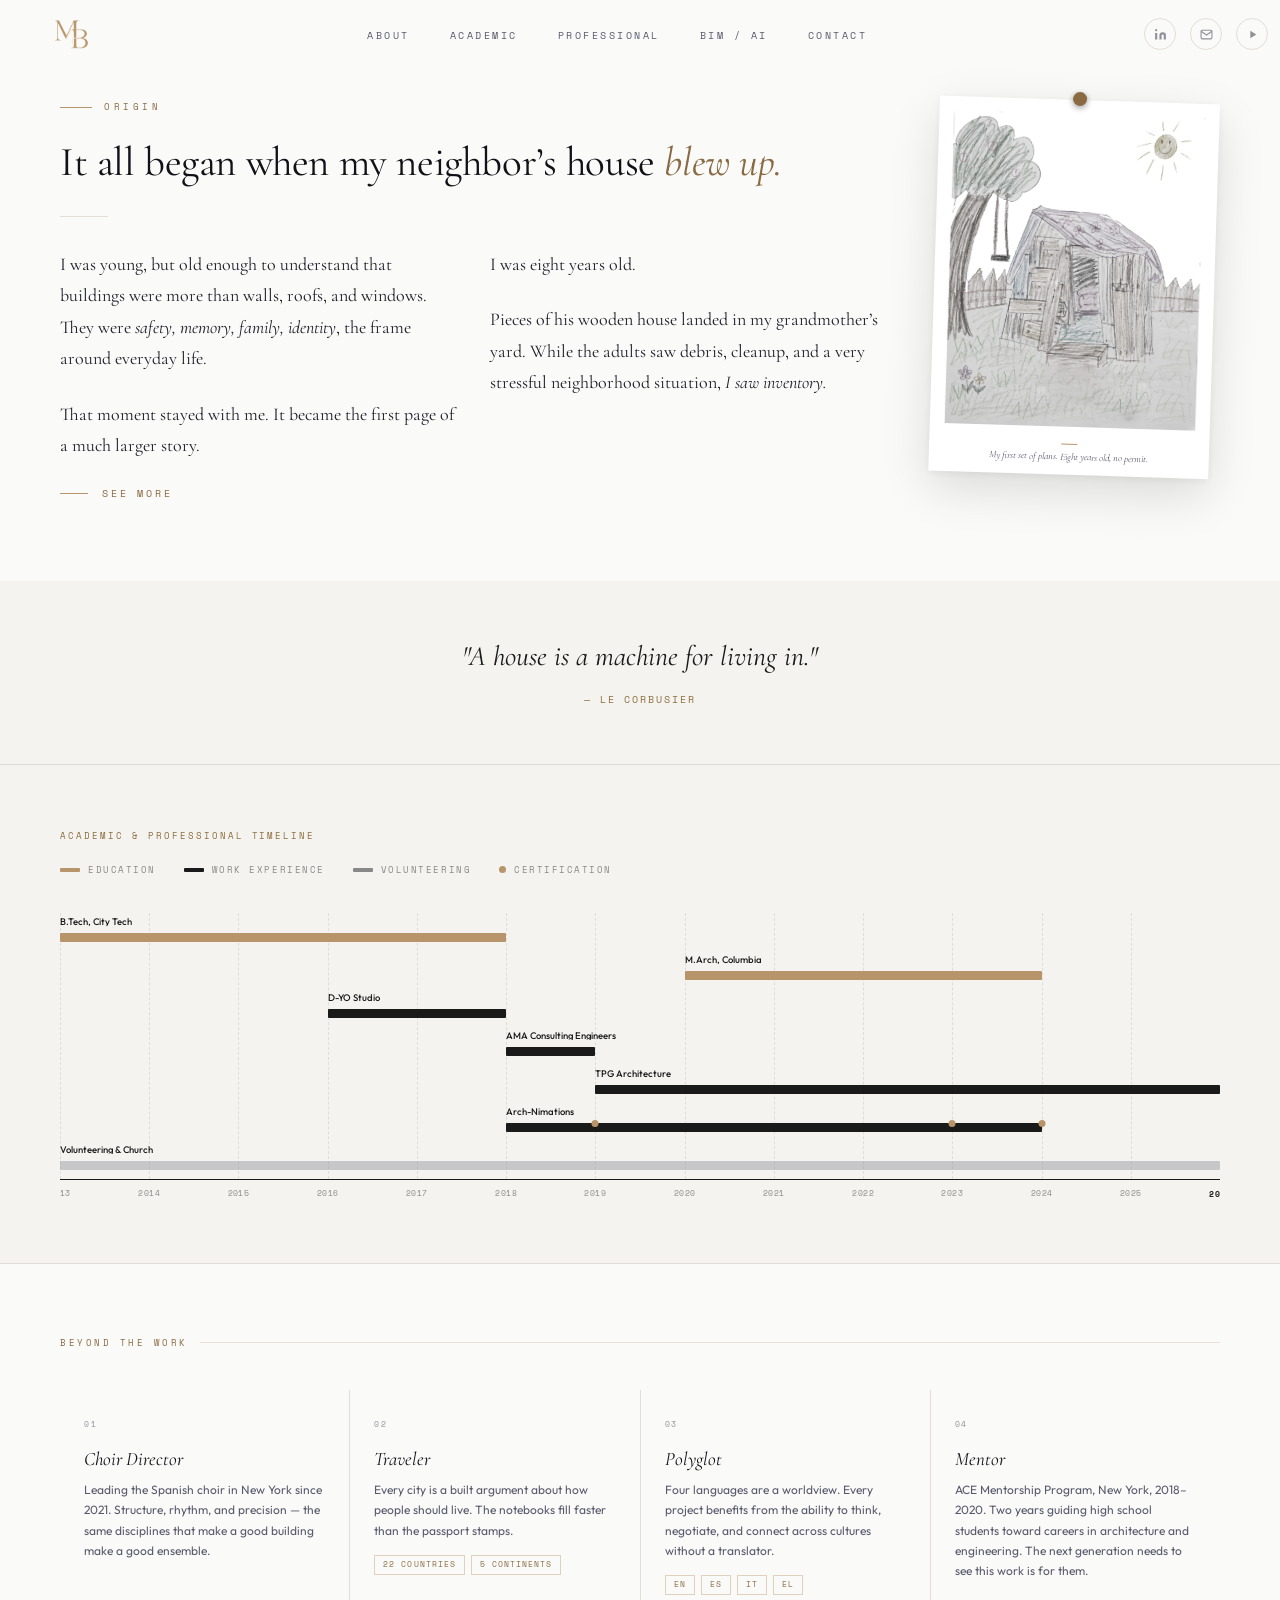
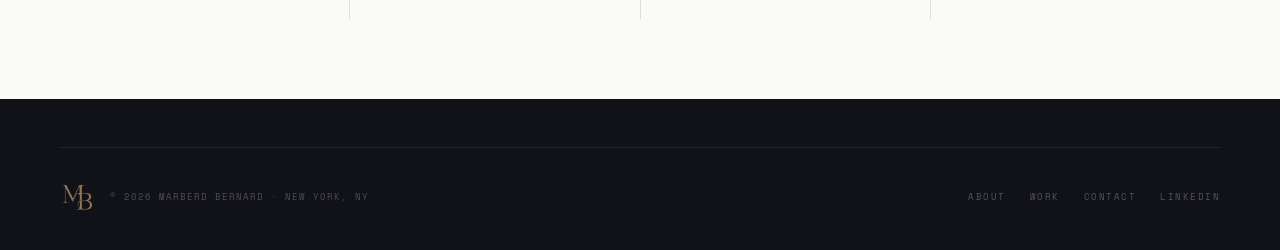
==== about/index.html @ 5728ba0b "Shorten about story copy" ====
<!DOCTYPE html>
<html lang="en">
<head>
<meta charset="UTF-8">
<meta name="viewport" content="width=device-width, initial-scale=1.0">
<meta name="description" content="Marberd Bernard: Columbia M.Arch, Autodesk Certified Professional, 8+ years leading BIM coordination across 25+ JPMorgan Chase locations and 300+ commercial projects in New York City.">
<link rel="canonical" href="https://marberd.com/about/">
<title>About Marberd Bernard — BIM Manager & VDC Specialist | New York</title>
  <link rel="icon" type="image/x-icon" href="/favicon.ico">
  <link rel="icon" type="image/png" sizes="32x32" href="/favicon-32x32.png">
  <link rel="apple-touch-icon" href="/apple-touch-icon.png">
  <link rel="stylesheet" href="../assets/css/style.css">
<style>
/* ── ABOUT PAGE ── */
:root {
  --ab-cream:  #f5f3ef;
  --ab-gold:   #8a6f3e;
  --ab-black:  #1a1a1a;
  --ab-text:   #444;
  --ab-muted:  #888;
  --ab-border: rgba(0,0,0,0.10);
  --ab-border-soft: rgba(0,0,0,0.12);
}

/* ── HERO ── */
.ab-hero {
  background: var(--black);
  padding: 130px 60px 0;
  min-height: 62vh;
  display: flex;
  align-items: flex-end;
  overflow: hidden;
}
.ab-hero-inner {
  max-width: 1200px;
  margin: 0 auto;
  width: 100%;
}
/* Headline spans full width; text + portrait sit below in a tighter grid */
.ab-h1 {
  font-family: var(--serif);
  margin: 0 0 48px;
}
.ab-h1-name {
  display: block;
  font-size: clamp(64px, 9.5vw, 128px);
  font-weight: 700;
  color: var(--white);
  letter-spacing: -3px;
  line-height: 0.9;
}
.ab-h1-role {
  display: block;
  font-size: clamp(28px, 4.5vw, 60px);
  font-style: italic;
  font-weight: 300;
  color: var(--gold);
  letter-spacing: -0.5px;
  line-height: 1.2;
  margin-top: 14px;
}
.ab-hero-lower {
  display: grid;
  grid-template-columns: 1fr 0.68fr;
  gap: 0;
  align-items: flex-end;
}
.ab-hero-text { padding-bottom: 72px; }
.ab-hero-portrait {
  display: flex;
  align-items: flex-end;
  justify-content: flex-end;
}
.ab-portrait-img {
  width: 100%;
  max-width: 460px;
  display: block;
  aspect-ratio: 3 / 4;
  object-fit: cover;
}
.ab-eyebrow {
  font-family: var(--mono);
  font-size: 9px;
  letter-spacing: 3px;
  text-transform: uppercase;
  color: rgba(255,255,255,0.3);
  margin-bottom: 36px;
  display: flex;
  align-items: center;
  gap: 12px;
}
.ab-eyebrow::before {
  content: '';
  display: inline-block;
  width: 24px;
  height: 1px;
  background: var(--gold);
  flex-shrink: 0;
}
.ab-divider {
  width: 100%;
  height: 1px;
  background: rgba(255,255,255,0.08);
  margin: 0 0 36px;
}
.ab-hero-columns {
  display: grid;
  grid-template-columns: 1.6fr 1fr;
  gap: 52px;
  align-items: start;
}
.ab-body {
  font-family: var(--sans);
  font-size: 14px;
  line-height: 1.85;
  color: rgba(255,255,255,0.5);
}
.ab-body p { margin-bottom: 14px; }
.ab-body p:last-child { margin-bottom: 0; }
.ab-pills {
  display: flex;
  flex-wrap: wrap;
  gap: 10px;
}
.ab-pill {
  font-family: var(--mono);
  font-size: 9px;
  letter-spacing: 0.15em;
  color: var(--gold);
  border: 1px solid rgba(184,148,106,0.4);
  background: none;
  padding: 8px 14px;
  white-space: nowrap;
}

/* ── QUOTE BAND ── */
.ab-quote-band {
  background: var(--ab-cream);
  padding: 56px 60px;
  text-align: center;
}
.ab-quote-text {
  font-family: var(--serif);
  font-size: clamp(20px, 3vw, 28px);
  font-style: italic;
  font-weight: 400;
  color: var(--ab-black);
  line-height: 1.4;
  margin: 0;
}
.ab-quote-attr {
  display: block;
  margin-top: 16px;
  font-family: var(--mono);
  font-size: 10px;
  letter-spacing: 0.2em;
  color: var(--ab-gold);
  font-style: normal;
}

/* ── TIMELINE ── */
.ab-col-label {
  font-family: var(--mono);
  font-size: 9px;
  letter-spacing: 0.22em;
  color: var(--ab-gold);
  text-transform: uppercase;
  margin-bottom: 20px;
}
.ab-cert-row { padding: 14px 0; border-bottom: 0.5px solid rgba(0,0,0,0.1); }
.ab-cert-row--last { border-bottom: none; }
.ab-cert-title { font-family: var(--sans); font-size: 13px; font-weight: 700; color: var(--ab-black); }
.ab-cert-sub { font-family: var(--sans); font-size: 11px; color: var(--ab-muted); margin-top: 3px; }

.ab-timeline-sec {
  background: var(--ab-cream);
  padding: 64px 60px 40px;
  border-top: 0.5px solid rgba(0,0,0,0.1);
}
.ab-tl-inner { max-width: 1200px; margin: 0 auto; }

.ab-tl-legend {
  display: flex; gap: 28px; flex-wrap: wrap;
  margin-bottom: 36px;
}
.ab-tl-legend-item {
  display: flex; align-items: center; gap: 8px;
  font-family: var(--mono); font-size: 8.5px; letter-spacing: 0.18em;
  color: var(--ab-muted); text-transform: uppercase;
}
.ab-tl-legend-pip {
  width: 20px; height: 4px; border-radius: 1px; flex-shrink: 0;
}
.ab-tl-legend-pip--edu  { background: var(--gold); }
.ab-tl-legend-pip--work { background: var(--ab-black); }
.ab-tl-legend-pip--vol  { background: var(--ab-muted); }
.ab-tl-legend-pip--cert { width: 7px; height: 7px; border-radius: 50%; background: var(--gold); }

.ab-tl-chart { overflow: hidden; }
.ab-tl-chart-inner {
  width: 100%;
  position: relative;
  padding-bottom: 44px;
}
.ab-tl-gridlines { position: absolute; inset: 0; bottom: 0; pointer-events: none; z-index: 0; }
.ab-tl-gridline {
  position: absolute; top: 0; bottom: 44px;
  width: 0; border-left: 1px dashed rgba(0,0,0,0.09);
}
.ab-tl-rows { position: relative; z-index: 1; }
.ab-tl-row { position: relative; height: 36px; margin-bottom: 2px; }
.ab-tl-row-label {
  position: absolute; top: 4px;
  font-family: var(--sans); font-size: 9.5px; font-weight: 500;
  color: var(--ab-black); white-space: nowrap;
  pointer-events: none; z-index: 2; line-height: 1;
  max-width: 30%; overflow: hidden; text-overflow: ellipsis;
}
.ab-tl-bar {
  position: absolute; bottom: 7px;
  height: 9px; border-radius: 1px;
  cursor: crosshair;
  width: 0; /* animated to --bar-w */
  transition: width .85s cubic-bezier(.16,1,.3,1), opacity .2s, transform .2s;
  transition-delay: var(--bar-delay, 0s);
}
.ab-tl-chart-inner.tl-go .ab-tl-bar { width: var(--bar-w); }
.ab-tl-bar:hover { opacity: .75; transform: scaleY(1.4); transform-origin: bottom; }
.ab-tl-bar--edu  { background: var(--gold); }
.ab-tl-bar--work { background: var(--ab-black); }
.ab-tl-bar--vol  { background: rgba(144,144,153,0.45); }

.ab-tl-cert-mark {
  position: absolute; bottom: 50px; z-index: 3;
  width: 7px; height: 7px; border-radius: 50%;
  background: var(--gold); transform: translateX(-50%);
  cursor: crosshair;
  transition: transform .18s;
}
.ab-tl-cert-mark:hover { transform: translateX(-50%) scale(1.6); }

.ab-tl-axis {
  position: absolute; bottom: 0; left: 0; right: 0;
  height: 44px;
  border-top: 1.5px solid var(--ab-black);
}
.ab-tl-year {
  position: absolute; top: 8px;
  font-family: var(--mono); font-size: 7.5px; letter-spacing: 0.06em;
  color: var(--ab-muted); transform: translateX(-50%);
  white-space: nowrap;
}
.ab-tl-year--now { color: var(--ab-black); font-weight: 700; font-size: 8px; }

.ab-tl-certs { margin-top: 40px; border-top: 0.5px solid rgba(0,0,0,0.08); padding-top: 32px; }

/* Tooltip */
.ab-tl-tooltip {
  position: fixed; z-index: 10002;
  background: var(--ab-black); color: #fff;
  border: 0.5px solid rgba(184,148,106,0.3);
  padding: 14px 18px; pointer-events: none;
  max-width: 290px; opacity: 0;
  transition: opacity .14s ease;
  box-shadow: 0 8px 32px rgba(0,0,0,0.22);
}
.ab-tl-tooltip.tt-on { opacity: 1; }
.ab-tt-name {
  font-family: var(--serif); font-style: italic;
  font-size: 17px; font-weight: 400; color: #fff;
  line-height: 1.2; margin-bottom: 6px;
}
.ab-tt-role {
  font-family: var(--sans); font-size: 11px;
  color: rgba(255,255,255,0.55); margin-bottom: 2px;
}
.ab-tt-loc {
  font-family: var(--sans); font-size: 10.5px;
  color: rgba(255,255,255,0.4);
}
.ab-tt-period {
  font-family: var(--mono); font-size: 8.5px; letter-spacing: 1.2px;
  color: var(--gold-lt); margin-top: 10px; text-transform: uppercase;
}

@media (max-width: 768px) {
  .ab-timeline-sec { padding: 48px 20px; }
  .ab-tl-legend { gap: 16px; }
}

/* ── BEYOND THE WORK ── */
.ab-beyond {
  background: var(--white);
  padding: 72px 60px 80px;
  border-top: 1px solid var(--border);
}
.ab-beyond-inner { max-width: 1200px; margin: 0 auto; }
.ab-beyond-eyebrow {
  font-family: var(--mono);
  font-size: 9px;
  letter-spacing: 0.28em;
  color: var(--gold-dk);
  text-transform: uppercase;
  margin-bottom: 40px;
  display: flex; align-items: center; gap: 12px;
}
.ab-beyond-eyebrow::after { content:''; flex:1; height:1px; background:rgba(184,148,106,0.25); }
.ab-beyond-grid {
  display: grid;
  grid-template-columns: repeat(4, 1fr);
  gap: 1px;
  background: var(--border);
}
.ab-card {
  background: var(--white);
  padding: 28px 24px 24px;
  position: relative;
  transition: background .2s;
}
.ab-card:hover { background: var(--paper); }
.ab-card::before {
  content: '';
  position: absolute;
  top: 0; left: 0; right: 0;
  height: 2px;
  background: transparent;
  transition: background .2s;
}
.ab-card:hover::before { background: var(--gold); }
.ab-card-index {
  font-family: var(--mono);
  font-size: 8px;
  letter-spacing: 0.2em;
  color: var(--muted);
  margin-bottom: 18px;
}
.ab-card-title {
  font-family: var(--serif);
  font-size: 19px;
  font-weight: 400;
  font-style: italic;
  color: var(--black);
  margin-bottom: 10px;
  line-height: 1.1;
}
.ab-card-text {
  font-family: var(--sans);
  font-size: 12px;
  line-height: 1.7;
  color: var(--mid);
}
.ab-lang-pills {
  display: flex;
  flex-wrap: wrap;
  gap: 6px;
  margin-top: 14px;
}
.ab-lang-pill {
  font-family: var(--mono);
  font-size: 7.5px;
  letter-spacing: 0.14em;
  color: var(--gold-dk);
  border: 1px solid rgba(184,148,106,0.4);
  background: none;
  padding: 3px 8px;
}

/* ── BLEW UP ANIMATION ── */
.blew-up-word {
  display: inline-block;
  position: relative;
}
/* Invisible spacer holds the layout width/height during animation */
.bu-spacer { visibility: hidden; }
/* Both halves sit on top of the spacer */
.bu-top,
.bu-bot {
  position: absolute;
  top: 0; left: 0; right: 0;
  white-space: nowrap;
  pointer-events: none;
  color: inherit;
}
.bu-top { clip-path: inset(0 0 52% 0); }
.bu-bot { clip-path: inset(48% 0 0 0); }

/* Top half: cut loose, flies up, holds, drops back */
.bu-top.animate {
  animation: bu-top-fly 1.8s 0.32s cubic-bezier(.4,0,.2,1) forwards;
}
@keyframes bu-top-fly {
  0%   { transform: translateY(0)     rotate(0deg);   opacity: 1; }
  28%  { transform: translateY(-240%) rotate(-9deg);  opacity: 0; }
  57%  { transform: translateY(-240%) rotate(-9deg);  opacity: 0; }
  88%  { transform: translateY(6%)    rotate(1.5deg); opacity: 1; }
  100% { transform: translateY(0)     rotate(0deg);   opacity: 1; }
}

/* ── STORY SECTION ── */
.ab-story {
  background: var(--white);
  padding: 100px 60px 80px;
}
.ab-story-inner {
  max-width: 1200px;
  margin: 0 auto;
  display: grid;
  grid-template-columns: 1fr 280px;
  gap: 56px;
  align-items: start;
}
.ab-story-text { min-width: 0; }
.ab-origin-label {
  display: flex;
  align-items: center;
  gap: 12px;
  margin-bottom: 24px;
}
.ab-origin-rule {
  width: 32px;
  height: 1px;
  background: var(--gold);
  flex-shrink: 0;
}
.ab-origin-text {
  font-family: var(--mono);
  font-size: 9px;
  letter-spacing: 0.4em;
  color: var(--gold-dk);
  text-transform: uppercase;
}
.ab-story-headline {
  font-family: var(--serif);
  font-size: clamp(26px, 3.2vw, 44px);
  font-weight: 400;
  line-height: 1.2;
  letter-spacing: -0.01em;
  margin: 0 0 28px;
  color: var(--black);
}
.ab-story-headline .accent {
  font-style: italic;
  color: var(--gold-dk);
}
.ab-story-divider {
  width: 48px;
  height: 1px;
  background: var(--border);
  margin: 0 0 32px;
}
.ab-lede {
  font-family: var(--serif);
  font-size: 18px;
  line-height: 1.75;
  color: var(--text);
  margin: 0 0 24px;
  font-weight: 400;
}
.ab-lede em { font-style: italic; }
.ab-lede-cols {
  column-count: 2;
  column-gap: 36px;
  margin-bottom: 4px;
}

/* Collapsible story */
.ab-story-expandable {
  overflow: hidden;
  max-height: 0;
  opacity: 0;
}
.ab-story-toggle {
  display: flex;
  align-items: center;
  gap: 14px;
  background: none;
  border: none;
  padding: 20px 0 0;
  font-family: var(--mono);
  font-size: 10px;
  letter-spacing: 0.28em;
  text-transform: uppercase;
  color: var(--gold-dk);
  cursor: pointer;
  transition: opacity 0.2s;
}
.ab-story-toggle:hover { opacity: 0.6; }
.ab-story-toggle-rule {
  display: inline-block;
  width: 28px;
  height: 1px;
  background: var(--gold);
  flex-shrink: 0;
  transition: width 0.3s ease;
}
.ab-story-toggle:hover .ab-story-toggle-rule { width: 44px; }

/* Pinned sketch, right column */
.ab-story-aside {
  position: sticky;
  top: 80px;
}
.ab-pin-frame {
  position: relative;
  background: #fff;
  padding: 14px 14px 48px;
  box-shadow: 0 16px 48px rgba(0,0,0,0.13), 0 2px 8px rgba(0,0,0,0.06);
  transform: rotate(1.8deg);
  transform-origin: center top;
  transition: transform 0.4s cubic-bezier(.16,1,.3,1), box-shadow 0.4s ease;
  cursor: pointer;
}
.ab-pin-frame:hover {
  transform: rotate(0deg);
  box-shadow: 0 24px 64px rgba(0,0,0,0.16), 0 4px 12px rgba(0,0,0,0.07);
}
/* push-pin dot */
.ab-pin-frame::before {
  content: '';
  position: absolute;
  top: -8px;
  left: 50%;
  transform: translateX(-50%);
  width: 14px;
  height: 14px;
  background: var(--gold-dk);
  border-radius: 50%;
  box-shadow: 0 2px 6px rgba(0,0,0,0.4);
  z-index: 1;
}
.ab-pin-frame img {
  width: 100%;
  display: block;
}
.ab-pin-caption {
  position: absolute;
  bottom: 0;
  left: 14px; right: 14px;
  height: 40px;
  display: flex;
  flex-direction: column;
  align-items: center;
  justify-content: center;
  gap: 4px;
}
.ab-pin-caption-rule {
  width: 16px;
  height: 1px;
  background: var(--gold);
  display: block;
}
.ab-pin-caption span {
  font-family: var(--serif);
  font-size: 10px;
  font-style: italic;
  color: var(--mid);
  text-align: center;
}

.ab-story-beat {
  margin-top: 40px;
}
.ab-story-beat p {
  font-family: var(--serif);
  font-size: 18px;
  line-height: 1.75;
  color: var(--text);
  font-weight: 400;
  font-style: italic;
  margin: 0 0 14px;
}
.ab-story-beat p:last-child { margin-bottom: 0; }

.ab-reader-paths {
  margin-top: 52px;
  display: flex;
  gap: 40px;
  flex-wrap: wrap;
}
.ab-path-link {
  display: flex;
  align-items: center;
  gap: 16px;
  text-decoration: none;
  color: var(--text);
  cursor: pointer;
  transition: opacity 0.2s ease;
}
.ab-path-link:hover { opacity: 0.6; }
.ab-path-rule {
  width: 40px;
  height: 1px;
  background: var(--gold);
  transition: width 0.3s ease;
  flex-shrink: 0;
}
.ab-path-link:hover .ab-path-rule { width: 56px; }
.ab-path-label {
  font-family: var(--mono);
  font-size: 9px;
  letter-spacing: 0.3em;
  color: var(--gold-dk);
  text-transform: uppercase;
}

/* ── MOBILE ── */
@media (max-width: 768px) {
  .ab-hero { padding: 90px 20px 0; min-height: unset; }
  .ab-h1 { margin-bottom: 28px; }
  .ab-h1-name { letter-spacing: -1.5px; }
  .ab-h1-role { margin-top: 10px; }
  .ab-hero-lower { grid-template-columns: 1fr; }
  .ab-hero-text { padding-bottom: 32px; }
  .ab-hero-portrait { justify-content: center; margin-top: 12px; }
  .ab-portrait-img { max-width: 260px; }
  .ab-hero-columns { grid-template-columns: 1fr; gap: 24px; }
  .ab-body { font-size: 15px; }
  .ab-eyebrow { margin-bottom: 24px; }

  .ab-story { padding: 88px 20px 56px; }
  .ab-story-inner { grid-template-columns: 1fr; gap: 0; }
  .ab-story-text { max-width: 100%; }
  .ab-story-headline { margin-bottom: 28px; }
  .ab-story-aside { order: -1; position: static; margin-bottom: 40px; }
  .ab-pin-frame { max-width: 220px; margin: 0 auto; transform: rotate(1deg); }
  .ab-reader-paths { gap: 24px; flex-direction: column; }
  .ab-lede { font-size: 17px; }
  .ab-lede-cols { column-count: 1; }

  .ab-quote-band { padding: 40px 20px; }

  .ab-tl-legend { gap: 14px; }

  .ab-beyond { padding: 48px 20px 56px; }
  .ab-beyond-grid { grid-template-columns: 1fr 1fr; }

  .ab-pills { gap: 8px; }
  .ab-pill { font-size: 8px; padding: 6px 12px; }
}

/* ── SMALL PHONES (≤480px) ── */
@media (max-width: 480px) {
  .ab-h1-name {
    font-size: clamp(34px, 10.5vw, 56px);
    letter-spacing: -1px;
  }
  .ab-h1-role {
    font-size: clamp(18px, 5.5vw, 28px);
  }
  .ab-story-headline {
    font-size: clamp(22px, 6vw, 32px);
  }
  .ab-hero { padding: 88px 16px 0; }
  .ab-story { padding: 80px 16px 48px; }
  .ab-quote-band { padding: 32px 16px; }
  .ab-certs-edu { padding: 40px 16px; }
  .ab-beyond { padding: 40px 16px; }
  .ab-lede { font-size: 16px; }
  .ab-pin-frame { max-width: 180px; }
  .ab-portrait-img { max-width: 200px; }
  .ab-beyond-grid { grid-template-columns: 1fr; }
}
</style>
  <script data-goatcounter="https://marberd.goatcounter.com/count" async src="//gc.zgo.at/count.js"></script>
  <meta property="og:type"        content="website">
  <meta property="og:site_name"   content="Marberd Bernard">
  <meta property="og:title"       content="About Marberd Bernard — BIM Manager & VDC Specialist | New York">
  <meta property="og:description" content="Marberd Bernard: Columbia M.Arch, Autodesk Certified Professional, 8+ years leading BIM coordination across 25+ JPMorgan Chase locations and 300+ commercial projects in New York City.">
  <meta property="og:url"         content="https://marberd.com/about/">
  <meta property="og:image"       content="https://marberd.com/assets/images/projects/alpena-night.jpg">
  <meta name="twitter:card"       content="summary_large_image">
  <meta name="twitter:title"      content="About Marberd Bernard — BIM Manager & VDC Specialist | New York">
  <meta name="twitter:description"content="Marberd Bernard: Columbia M.Arch, Autodesk Certified Professional, 8+ years leading BIM coordination across 25+ JPMorgan Chase locations and 300+ commercial projects in New York City.">
  <meta name="author"             content="Marberd Bernard">
</head>
<body>
<nav id="main-nav">
  <a id="nav-logo" href="/" title="MARBERD"><span class="logo-wrap"><img src="../assets/images/logo-gold.png" class="site-logo site-logo--gold" alt="MARBERD"><img src="../assets/images/logo.png" class="site-logo site-logo--color" aria-hidden="true"></span></a>
  <ul class="nav-links">
    <li><a href="/about/">About</a></li>
    <li><a href="/academic/">Academic</a></li>
    <li><a href="/professional/">Professional</a></li>
    <li><a href="/bim-ai/">BIM / AI</a></li>
    <li><a href="/contact/">Contact</a></li>
  </ul>
  <div class="nav-right">
    <a class="nav-icon" href="https://linkedin.com/in/marberd-bernard" target="_blank" rel="noopener noreferrer" title="LinkedIn">
      <svg viewBox="0 0 24 24" fill="currentColor"><path d="M16 8a6 6 0 016 6v7h-4v-7a2 2 0 00-2-2 2 2 0 00-2 2v7h-4v-7a6 6 0 016-6zM2 9h4v12H2z"/><circle cx="4" cy="4" r="2"/></svg>
    </a>
    <a class="nav-icon" href="mailto:marberdb@gmail.com" title="Email">
      <svg viewBox="0 0 24 24" fill="none" stroke="currentColor" stroke-width="2"><path d="M4 4h16c1.1 0 2 .9 2 2v12c0 1.1-.9 2-2 2H4c-1.1 0-2-.9-2-2V6c0-1.1.9-2 2-2z"/><polyline points="22,6 12,13 2,6"/></svg>
    </a>
    <button class="nav-icon" id="music-nav-btn" aria-label="Background music" title="Background music">
      <svg class="ic-mplay"  viewBox="0 0 24 24" fill="currentColor"><path d="M8 5v14l11-7z"/></svg>
      <svg class="ic-mpause" viewBox="0 0 24 24" fill="currentColor"><path d="M6 19h4V5H6v14zm8-14v14h4V5h-4z"/></svg>
    </button>
  </div>
</nav>

<!-- ══ SECTION: STORY ══════════════════════════════════ -->
<section class="ab-story">
  <div class="ab-story-inner">
    <!-- Left: all text content -->
    <div class="ab-story-text">
      <div class="ab-origin-label reveal">
        <span class="ab-origin-rule"></span>
        <span class="ab-origin-text">Origin</span>
      </div>

      <h2 class="ab-story-headline reveal">It all began when my neighbor&rsquo;s house <span class="accent"><span class="blew-up-word">blew up.</span></span></h2>
      <div class="ab-story-divider"></div>

      <!-- Always visible preview -->
      <div class="ab-lede-cols">
        <p class="ab-lede reveal">
          I was young, but old enough to understand that buildings were more than walls, roofs, and windows. They were <em>safety, memory, family, identity</em>, the frame around everyday life.
        </p>
        <p class="ab-lede reveal">
          That moment stayed with me. It became the first page of a much larger story.
        </p>
        <p class="ab-lede reveal">
          I was eight years old.
        </p>
        <p class="ab-lede reveal">
          Pieces of his wooden house landed in my grandmother&rsquo;s yard. While the adults saw debris, cleanup, and a very stressful neighborhood situation, <em>I saw inventory.</em>
        </p>
      </div>

      <!-- "See more" toggle -->
      <button class="ab-story-toggle" id="story-toggle" onclick="toggleStory()" aria-expanded="false">
        <span class="ab-story-toggle-rule"></span>
        <span id="story-toggle-label">See more</span>
      </button>

      <!-- Expandable continuation -->
      <div class="ab-story-expandable" id="story-expandable" aria-hidden="true">
        <p class="ab-lede">
          There were boards. There was open space. There was a sheet nearby.
        </p>
        <p class="ab-lede">
          <em>Naturally, I became a developer.</em>
        </p>
        <p class="ab-lede">
          I gathered the wood, claimed a corner of the yard, leaned boards where they seemed to belong, threw a sheet over the top, and sketched the whole thing with the confidence of someone who had absolutely no idea what she was doing.
        </p>

        <p class="ab-lede">
          My neighbor survived, thankfully. His house did not.
        </p>
        <p class="ab-lede">
          Long before I knew the language of plans, sections, elevations, or structure, I was already doing <em>the thing.</em> I was studying what was available, imagining what it could become, drawing badly, building anyway, and calling the final result intentional.
        </p>

        <p class="ab-lede">
          That little playhouse was my first project. It had no permit, no budget, no consultant team, and almost certainly no structural logic. But it had a concept, personality, and a roof, technically. It also had the thing I still chase in every project: turning fragments into possibility.
        </p>
        <p class="ab-lede">
          Architecture, for me, did not begin as an abstract dream. It began in a yard, with salvaged wood, a sheet, and an eight year old girl learning that space could be made, claimed, imagined, and rebuilt.
        </p>

        <div class="ab-story-beat">
          <p>That was the first page.</p>
          <p>The rest is still being designed.</p>
        </div>

        <div class="ab-reader-paths">
          <a href="#ab-education" class="ab-path-link">
            <span class="ab-path-rule"></span>
            <span class="ab-path-label">Continue my story</span>
          </a>
          <a href="#ab-beyond" class="ab-path-link">
            <span class="ab-path-rule"></span>
            <span class="ab-path-label">Skip to my work</span>
          </a>
        </div>
      </div><!-- /expandable -->

    </div><!-- /ab-story-text -->

    <!-- Right column: pinned sketch -->
    <aside class="ab-story-aside">
      <div class="ab-pin-frame">
        <img src="../assets/images/kid-sketch.png" alt="Childhood architectural sketch">
        <div class="ab-pin-caption">
          <span class="ab-pin-caption-rule"></span>
          <span>My first set of plans. Eight years old, no permit.</span>
        </div>
      </div>
    </aside>

  </div><!-- /ab-story-inner -->
</section>

<!-- ══ SECTION 2, QUOTE BAND ════════════════════════ -->
<section class="ab-quote-band">
  <p class="ab-quote-text">"A house is a machine for living in."</p>
  <span class="ab-quote-attr">— LE CORBUSIER</span>
</section>


<!-- ══ SECTION 4, TIMELINE ══════════════════════════ --><span id="ab-education" style="display:block;position:relative;top:-80px;visibility:hidden"></span>
<section class="ab-timeline-sec">
  <div class="ab-tl-inner">

    <div class="ab-col-label reveal">Academic &amp; Professional Timeline</div>

    <div class="ab-tl-legend reveal">
      <div class="ab-tl-legend-item"><span class="ab-tl-legend-pip ab-tl-legend-pip--edu"></span>Education</div>
      <div class="ab-tl-legend-item"><span class="ab-tl-legend-pip ab-tl-legend-pip--work"></span>Work Experience</div>
      <div class="ab-tl-legend-item"><span class="ab-tl-legend-pip ab-tl-legend-pip--vol"></span>Volunteering</div>
      <div class="ab-tl-legend-item"><span class="ab-tl-legend-pip ab-tl-legend-pip--cert"></span>Certification</div>
    </div>

    <div class="ab-tl-chart reveal">
      <div class="ab-tl-chart-inner" id="ab-tl-chart">
        <div class="ab-tl-gridlines" id="ab-tl-grid"></div>
        <div class="ab-tl-rows"      id="ab-tl-rows"></div>
        <div class="ab-tl-axis"      id="ab-tl-axis"></div>
      </div>
    </div>

  </div>
</section>

<div class="ab-tl-tooltip" id="ab-tt" aria-hidden="true">
  <div class="ab-tt-name"   id="ab-tt-name"></div>
  <div class="ab-tt-role"   id="ab-tt-role"></div>
  <div class="ab-tt-loc"    id="ab-tt-loc"></div>
  <div class="ab-tt-period" id="ab-tt-period"></div>
</div>

<!-- ══ SECTION 6, BEYOND THE WORK ══════════════════ --><span id="ab-beyond" style="display:block;position:relative;top:-80px;visibility:hidden"></span>
<section class="ab-beyond">
  <div class="ab-beyond-inner">
    <div class="ab-beyond-eyebrow reveal">Beyond the Work</div>
    <div class="ab-beyond-grid">

      <!-- CARD 1: Choir Director -->
      <div class="ab-card reveal">
        <div class="ab-card-index">01</div>
        <div class="ab-card-title">Choir Director</div>
        <p class="ab-card-text">Leading the Spanish choir in New York since 2021. Structure, rhythm, and precision — the same disciplines that make a good building make a good ensemble.</p>
      </div>

      <!-- CARD 2: Traveler -->
      <div class="ab-card reveal">
        <div class="ab-card-index">02</div>
        <div class="ab-card-title">Traveler</div>
        <p class="ab-card-text">Every city is a built argument about how people should live. The notebooks fill faster than the passport stamps.</p>
        <div class="ab-lang-pills">
          <span class="ab-lang-pill">22 COUNTRIES</span>
          <span class="ab-lang-pill">5 CONTINENTS</span>
        </div>
      </div>

      <!-- CARD 3: Polyglot -->
      <div class="ab-card reveal">
        <div class="ab-card-index">03</div>
        <div class="ab-card-title">Polyglot</div>
        <p class="ab-card-text">Four languages are a worldview. Every project benefits from the ability to think, negotiate, and connect across cultures without a translator.</p>
        <div class="ab-lang-pills">
          <span class="ab-lang-pill">EN</span>
          <span class="ab-lang-pill">ES</span>
          <span class="ab-lang-pill">IT</span>
          <span class="ab-lang-pill">EL</span>
        </div>
      </div>

      <!-- CARD 4: Mentor -->
      <div class="ab-card reveal">
        <div class="ab-card-index">04</div>
        <div class="ab-card-title">Mentor</div>
        <p class="ab-card-text">ACE Mentorship Program, New York, 2018–2020. Two years guiding high school students toward careers in architecture and engineering. The next generation needs to see this work is for them.</p>
      </div>

    </div>
  </div>
</section>

<footer>
  <div class="foot-inner">
    <div class="foot-logo">
      <img class="foot-mark" src="/assets/images/logo-gold.png" alt="MARBERD">
      <span class="foot-copy">© 2026 Marberd Bernard · New York, NY</span>
    </div>
    <div class="foot-links">
      <a class="foot-link" href="/about/">About</a>
      <a class="foot-link" href="/professional/">Work</a>
      <a class="foot-link" href="/contact/">Contact</a>
      <a class="foot-link" href="https://linkedin.com/in/marberd-bernard" target="_blank" rel="noopener noreferrer">LinkedIn</a>
    </div>
  </div>
</footer>
<script src="../assets/js/main.js"></script>
<script>
(function () {
  var word = document.querySelector('.blew-up-word');
  if (!word) return;
  var fired = false;

  function fire() {
    if (fired) return;
    fired = true;
    var txt = word.textContent;
    word.setAttribute('aria-label', txt);
    word.innerHTML =
      '<span class="bu-spacer" aria-hidden="true">' + txt + '</span>' +
      '<span class="bu-top"    aria-hidden="true">' + txt + '</span>' +
      '<span class="bu-bot"    aria-hidden="true">' + txt + '</span>';
    word.classList.add('fire');
    // Double rAF ensures the browser has painted before we add .animate
    requestAnimationFrame(function () {
      requestAnimationFrame(function () {
        var top = word.querySelector('.bu-top');
        if (top) top.classList.add('animate');
      });
    });
    // Restore plain text after full animation completes
    setTimeout(function () {
      word.innerHTML = txt;
      word.classList.remove('fire');
      word.removeAttribute('aria-label');
    }, 2800);
  }

  var obs = new IntersectionObserver(function (entries) {
    if (entries[0].isIntersecting) {
      obs.disconnect();
      setTimeout(fire, 500);
    }
  }, { threshold: 0.7 });
  obs.observe(word.closest('h2') || word);
})();
</script>
<noscript><style>
  .ab-story-expandable { max-height: none !important; opacity: 1 !important; overflow: visible !important; }
  .ab-story-toggle { display: none; }
</style></noscript>
<script>
(function () {
  var el    = document.getElementById('story-expandable');
  var btn   = document.getElementById('story-toggle');
  var label = document.getElementById('story-toggle-label');
  var open  = false;

  window.toggleStory = function () {
    if (open) {
      // Collapse: pin current height, then animate to 0
      el.style.transition = 'none';
      el.style.maxHeight  = el.scrollHeight + 'px';
      el.style.opacity    = '1';
      el.offsetHeight; // force reflow
      el.style.transition = 'max-height 0.45s ease, opacity 0.25s ease';
      el.style.maxHeight  = '0';
      el.style.opacity    = '0';
      btn.setAttribute('aria-expanded', 'false');
      el.setAttribute('aria-hidden', 'true');
      label.textContent = 'See more';
      open = false;
    } else {
      // Expand: animate to natural height
      el.style.transition = 'max-height 0.55s ease, opacity 0.4s ease';
      el.style.maxHeight  = el.scrollHeight + 'px';
      el.style.opacity    = '1';
      btn.setAttribute('aria-expanded', 'true');
      el.setAttribute('aria-hidden', 'false');
      label.textContent = 'Read less';
      open = true;
      // After animation ends, release max-height so content can reflow freely
      el.addEventListener('transitionend', function clear(e) {
        if (e.propertyName === 'max-height' && open) {
          el.style.maxHeight = 'none';
          el.removeEventListener('transitionend', clear);
        }
      });
    }
  };
})();
</script>

<script>
/* ── TIMELINE ─────────────────────────────────────────── */
(function () {
  var START = 2013, END = 2026, RANGE = END - START;

  var ENTRIES = [
    { label: 'B.Tech, City Tech',        type: 'edu',  start: 2013, end: 2018,
      role: 'Bachelor of Architectural Technology', loc: 'NYC College of Technology · Brooklyn, NY' },
    { label: 'M.Arch, Columbia',          type: 'edu',  start: 2020, end: 2024,
      role: 'Master of Architecture', loc: 'Columbia University · New York, NY' },
    { label: 'D-YO Studio',               type: 'work', start: 2016, end: 2018,
      role: 'Assistant Designer', loc: 'New York, NY' },
    { label: 'AMA Consulting Engineers',  type: 'work', start: 2018, end: 2019,
      role: 'BIM / CAD / MEP Operator', loc: 'New York, NY' },
    { label: 'TPG Architecture',          type: 'work', start: 2019, end: 2026,
      role: 'BIM Manager', loc: 'New York, NY' },
    { label: 'Arch-Nimations',            type: 'work', start: 2018, end: 2024,
      role: 'Founder & Architectural Designer', loc: 'Independent Practice' },
    { label: 'Volunteering & Church',     type: 'vol',  start: 2013, end: 2026,
      role: 'Choir Director & Community Service', loc: 'New York, NY' },
  ];

  var CERTS = [
    { year: 2019, label: 'Autodesk Certified Professional, Revit Architecture' },
    { year: 2023, label: 'Peri-Urban Water Management Workshop · Ahmedabad, India' },
    { year: 2024, label: 'Autodesk Recertification + LEED Green Associate' },
  ];

  function p(yr) { return ((yr - START) / RANGE * 100).toFixed(3) + '%'; }

  /* Build gridlines */
  var grid = document.getElementById('ab-tl-grid');
  if (!grid) return;
  for (var y = START; y <= END; y++) {
    var gl = document.createElement('div');
    gl.className = 'ab-tl-gridline';
    gl.style.left = p(y);
    grid.appendChild(gl);
  }

  /* Build rows */
  var rowsEl = document.getElementById('ab-tl-rows');
  ENTRIES.forEach(function (e, i) {
    var row = document.createElement('div');
    row.className = 'ab-tl-row';

    var lbl = document.createElement('div');
    lbl.className = 'ab-tl-row-label';
    lbl.textContent = e.label;
    lbl.style.left = p(e.start);

    var barW = ((e.end - e.start) / RANGE * 100).toFixed(3) + '%';
    var bar  = document.createElement('div');
    bar.className = 'ab-tl-bar ab-tl-bar--' + e.type;
    bar.style.left = p(e.start);
    bar.style.setProperty('--bar-w', barW);
    bar.style.setProperty('--bar-delay', (i * 0.07) + 's');
    bar.dataset.name   = e.label;
    bar.dataset.role   = e.role;
    bar.dataset.loc    = e.loc;
    bar.dataset.period = e.start + ' – ' + (e.end >= 2026 ? 'Present' : e.end);

    row.appendChild(lbl);
    row.appendChild(bar);
    rowsEl.appendChild(row);
  });

  /* Cert markers */
  CERTS.forEach(function (c) {
    var m = document.createElement('div');
    m.className = 'ab-tl-cert-mark';
    m.style.left = p(c.year);
    m.dataset.name   = c.label;
    m.dataset.period = String(c.year);
    rowsEl.appendChild(m);
  });

  /* Build axis */
  var axisEl = document.getElementById('ab-tl-axis');
  for (var yr = START; yr <= END; yr++) {
    var tick = document.createElement('div');
    tick.className = 'ab-tl-year' + (yr >= 2026 ? ' ab-tl-year--now' : '');
    tick.style.left = p(yr);
    tick.textContent = yr;
    axisEl.appendChild(tick);
  }

  /* Scroll-triggered animation */
  var chart = document.getElementById('ab-tl-chart');
  var fired = false;
  var obs = new IntersectionObserver(function (entries) {
    entries.forEach(function (e) {
      if (e.isIntersecting && !fired) {
        fired = true;
        chart.classList.add('tl-go');
        obs.disconnect();
      }
    });
  }, { threshold: 0.15 });
  if (chart) obs.observe(chart);

  /* Tooltip */
  var tt     = document.getElementById('ab-tt');
  var ttName = document.getElementById('ab-tt-name');
  var ttRole = document.getElementById('ab-tt-role');
  var ttLoc  = document.getElementById('ab-tt-loc');
  var ttPer  = document.getElementById('ab-tt-period');

  function moveTT(x, y) {
    var left = x + 18;
    if (left + 310 > window.innerWidth) left = x - 318;
    tt.style.left = left + 'px';
    tt.style.top  = (y - 10) + 'px';
  }

  document.querySelectorAll('.ab-tl-bar, .ab-tl-cert-mark').forEach(function (el) {
    el.addEventListener('mouseenter', function (e) {
      ttName.textContent = el.dataset.name   || '';
      ttRole.textContent = el.dataset.role   || '';
      ttLoc.textContent  = el.dataset.loc    || '';
      ttPer.textContent  = el.dataset.period || '';
      moveTT(e.clientX, e.clientY);
      tt.classList.add('tt-on');
    });
    el.addEventListener('mousemove',  function (e) { moveTT(e.clientX, e.clientY); });
    el.addEventListener('mouseleave', function ()  { tt.classList.remove('tt-on'); });
  });
}());
</script>
</body>
</html>
---- assets/css/style.css ----
/* ═══════════════════════════════════════════
   MARBERD.COM — Shared Styles
   Palette: Warm white · Near-black · Amber gold
═══════════════════════════════════════════ */
@import url('https://fonts.googleapis.com/css2?family=Cormorant+Garamond:ital,wght@0,300;0,400;0,600;0,700;1,300;1,400;1,600&family=Outfit:wght@200;300;400;500;600&family=Space+Mono:wght@400;700&display=swap');

*,*::before,*::after { margin:0; padding:0; box-sizing:border-box; }

:root {
  --white:   #FAFAF8;
  --paper:   #F4F0E8;
  --black:   #111118;
  --text:    #1E1E2A;
  --mid:     #5A5A6E;
  --muted:   #909099;
  --border:  #E2DED6;
  --gold:    #B8946A;
  --gold-dk: #8A6A42;
  --gold-lt: #D4B896;
  --serif:   'Cormorant Garamond', Georgia, serif;
  --sans:    'Outfit', system-ui, sans-serif;
  --mono:    'Space Mono', monospace;
}

html { scroll-behavior: smooth; overflow-x: hidden; }

body {
  background: var(--white);
  color: var(--text);
  font-family: var(--sans);
  font-size: 15px;
  line-height: 1.6;
  -webkit-font-smoothing: antialiased;
  cursor: auto;
}
a, button { cursor: pointer; touch-action: manipulation; }

/* ── NAVIGATION ─────────────────────────── */
nav {
  position: fixed; top: 0; left: 0; right: 0; z-index: 10001;
  height: 68px; display: flex; align-items: center;
  padding: 0 52px; background: rgba(250,250,248,0.0);
  transition: background .4s, border-bottom .4s, transform .28s cubic-bezier(.16,1,.3,1);
}
nav.scrolled {
  background: rgba(250,250,248,0.94);
  border-bottom: 1px solid var(--border);
  backdrop-filter: blur(16px);
}
nav.nav-hidden {
  transform: translateY(-110%);
}
#nav-logo {
  display: flex; align-items: center; text-decoration: none;
  cursor: pointer; flex-shrink: 0;
}
#nav-logo svg { width: 48px; height: 48px; }
.logo-wrap {
  position: relative;
  display: flex;
  align-items: center;
  height: 38px;
}
.site-logo {
  height: 38px;
  width: auto;
  transition: opacity 0.36s ease, transform 0.36s ease;
  display: block;
}
.site-logo--color {
  position: absolute;
  top: 0; left: 0;
  opacity: 0;
}
#nav-logo:hover .site-logo--gold { opacity: 0; }
#nav-logo:hover .site-logo--color {
  opacity: 1;
  transform: scale(1.04);
}
.nav-links {
  display: flex; gap: 40px; list-style: none;
  margin: 0 auto;
}
.nav-links a {
  font-family: var(--mono); font-size: 9.5px;
  letter-spacing: 2.5px; text-transform: uppercase;
  color: var(--mid); text-decoration: none; cursor: pointer;
  position: relative; padding-bottom: 2px;
  transition: color .2s;
}
.nav-links a::after {
  content: ''; position: absolute; bottom: 0; left: 0;
  width: 0; height: 1px; background: var(--gold);
  transition: width .28s ease;
}
.nav-links a:hover { color: var(--black); }
.nav-links a:hover::after { width: 100%; }
.nav-links a.active { color: var(--gold-dk); }
.nav-links a.active::after { width: 100%; background: var(--gold-dk); }
.nav-right { display: flex; gap: 14px; margin-right: -40px; }
.nav-icon {
  width: 32px; height: 32px; border: 1px solid var(--border);
  border-radius: 50%; display: flex; align-items: center; justify-content: center;
  cursor: pointer; transition: all .2s; color: var(--muted);
}
.nav-icon:hover { border-color: var(--gold); color: var(--gold-dk); }
.nav-icon svg { width: 13px; height: 13px; }

/* ── MUSIC NAV BUTTON ───────────────────── */
#music-nav-btn { background: transparent; -webkit-appearance: none; appearance: none; }
#music-nav-btn .ic-mpause { display: none; }
#music-nav-btn.mb-playing .ic-mplay  { display: none; }
#music-nav-btn.mb-playing .ic-mpause { display: block; }
#music-nav-btn.mb-playing { border-color: var(--gold); color: var(--gold); }

/* ── FOOTER ─────────────────────────────── */
footer {
  background: var(--black);
  padding: 48px 60px 36px;
}
.foot-inner {
  max-width: 1200px; margin: 0 auto;
  display: flex; justify-content: space-between; align-items: center;
  flex-wrap: wrap; gap: 20px;
  border-top: 1px solid rgba(255,255,255,0.08);
  padding-top: 32px;
}
.foot-logo { display: flex; align-items: center; gap: 16px; }
.foot-logo svg { width: 36px; height: 36px; }
.foot-mark {
  width: 34px;
  height: 34px;
  object-fit: contain;
  display: block;
  opacity: 0.78;
}
.foot-copy {
  font-family: var(--mono); font-size: 9px;
  letter-spacing: 1px; color: rgba(255,255,255,0.25); text-transform: uppercase;
}
.foot-links { display: flex; gap: 24px; }
.foot-link {
  font-family: var(--mono); font-size: 9px; letter-spacing: 1.5px;
  text-transform: uppercase; color: rgba(255,255,255,0.28);
  text-decoration: none; cursor: pointer; transition: color .2s;
}
.foot-link:hover { color: var(--gold); }

/* ── PAGE HERO (inner pages) ────────────── */
.page-hero {
  padding-top: 140px; padding-bottom: 72px;
  padding-left: 60px; padding-right: 60px;
  max-width: 1200px; margin: 0 auto;
  border-bottom: 1px solid var(--border);
}
.page-eyebrow {
  font-family: var(--mono); font-size: 9px; letter-spacing: 3px;
  text-transform: uppercase; color: var(--gold-dk);
  margin-bottom: 16px; display: flex; align-items: center; gap: 12px;
}
.page-eyebrow::before { content:''; width:24px; height:1px; background:var(--gold); }
.page-title {
  font-family: var(--serif); font-size: clamp(40px,6vw,72px);
  font-weight: 400; line-height: 1; color: var(--black); letter-spacing: -1px;
}
.page-title em { font-style: italic; color: var(--gold-dk); }

/* ── CONTENT WRAPPER ────────────────────── */
.content-wrap { max-width: 1200px; margin: 0 auto; padding: 80px 60px; }

/* ── SECTION LABELS ─────────────────────── */
.sec-label {
  font-family: var(--mono); font-size: 9px; letter-spacing: 3px;
  text-transform: uppercase; color: var(--gold-dk);
  margin-bottom: 10px; display: flex; align-items: center; gap: 10px;
}
.sec-label::after { content:''; width:28px; height:1px; background: rgba(184,148,106,0.4); }
.sec-h2 {
  font-family: var(--serif); font-size: clamp(32px,4.5vw,52px);
  font-weight: 400; line-height: 1.05; color: var(--black);
  letter-spacing: -.5px; margin-bottom: 52px;
}
.sec-h2 em { font-style: italic; color: var(--gold-dk); }

/* ── DIVIDERS ───────────────────────────── */
.rule { border: none; border-top: 1px solid var(--border); margin: 60px 0; }
.rule-gold { border: none; border-top: 1px solid rgba(184,148,106,0.3); margin: 48px 0; }

/* ── GRID UTILITIES ─────────────────────── */
.grid-2 { display: grid; grid-template-columns: 1fr 1fr; gap: 2px; }
.grid-3 { display: grid; grid-template-columns: repeat(3,1fr); gap: 2px; }
@media (max-width:900px) { .grid-2,.grid-3 { grid-template-columns:1fr; } }

/* ── CARD BASE ──────────────────────────── */
.card {
  background: var(--white); border: 1px solid var(--border);
  padding: 36px 32px; transition: all .25s;
}
.card:hover { border-color: rgba(184,148,106,0.45); background: var(--paper); }

/* ── HAMBURGER BUTTON ───────────────────── */
#nav-burger {
  display: none; /* shown only via mobile media query */
  flex-direction: column;
  justify-content: center;
  align-items: center;
  gap: 5px;
  width: 44px; height: 44px;
  background: none; border: none;
  cursor: pointer; padding: 0; flex-shrink: 0;
}
#nav-burger span {
  display: block;
  width: 22px; height: 1.5px;
  background: var(--black);
  transition: transform .3s ease, opacity .3s ease;
  transform-origin: center;
}
#nav-burger.open span:nth-child(1) { transform: translateY(6.5px) rotate(45deg); }
#nav-burger.open span:nth-child(2) { opacity: 0; transform: scaleX(0); }
#nav-burger.open span:nth-child(3) { transform: translateY(-6.5px) rotate(-45deg); }

/* ── MOBILE NAV OVERLAY ─────────────────── */
#nav-overlay {
  display: none;
  position: fixed; inset: 0;
  z-index: 10000;
  background: rgba(250,250,248,0.40);
  backdrop-filter: blur(22px) saturate(160%);
  -webkit-backdrop-filter: blur(22px) saturate(160%);
  flex-direction: column;
  align-items: center;
  justify-content: center;
  overflow-y: auto;
  -webkit-overflow-scrolling: touch;
  touch-action: auto;
  pointer-events: auto;
  padding-top: 68px;
}
#nav-overlay.open {
  display: flex;
  animation: navOverlayIn 0.45s cubic-bezier(.16,1,.3,1) forwards;
}
#nav-overlay.open .overlay-nav a {
  animation: navLinkIn 0.55s cubic-bezier(.16,1,.3,1) both;
}
#nav-overlay.open .overlay-nav a:nth-child(1) { animation-delay: 0.42s; }
#nav-overlay.open .overlay-nav a:nth-child(2) { animation-delay: 0.54s; }
#nav-overlay.open .overlay-nav a:nth-child(3) { animation-delay: 0.66s; }
#nav-overlay.open .overlay-nav a:nth-child(4) { animation-delay: 0.78s; }
#nav-overlay.open .overlay-nav a:nth-child(5) { animation-delay: 0.90s; }
@keyframes navOverlayIn {
  from { opacity: 0; }
  to   { opacity: 1; }
}
@keyframes navLinkIn {
  from { opacity: 0; transform: translateY(36px) scale(0.88); }
  to   { opacity: 1; transform: translateY(0)    scale(1);    }
}

/* ── NAV DIAMOND BURST ─────────────────── */
.nav-diamond {
  position: fixed;
  clip-path: polygon(50% 0%, 100% 50%, 50% 100%, 0% 50%);
  pointer-events: none;
  z-index: 10002;
  animation: diamondBurst 0.95s cubic-bezier(.22,1,.36,1) forwards;
}
@keyframes diamondBurst {
  0%   { opacity: 0;   transform: translate(0,0)                                                    scale(0)   rotate(0deg);                    }
  10%  { opacity: 0.9;                                                                                                                           }
  58%  { opacity: 0.7; transform: translate(var(--tx), var(--ty))                                   scale(1)   rotate(var(--rot));               }
  100% { opacity: 0;   transform: translate(calc(var(--tx)*1.28), calc(var(--ty)*1.28)) scale(0.25) rotate(calc(var(--rot)*2)); }
}
/* Hard-lock: overlay must never show on desktop regardless of JS state */
@media (min-width: 769px) { #nav-overlay { display: none !important; } }
@media (prefers-reduced-motion: reduce) {
  #nav-overlay.open, #nav-overlay.open .overlay-nav a { animation: none !important; opacity: 1 !important; transform: none !important; }
}
.overlay-nav {
  display: flex; flex-direction: column;
  align-items: center; justify-content: center;
  width: auto;
  pointer-events: auto;
  gap: 0;
  padding: 0 48px;
  position: relative;
}
.overlay-nav::before {
  content: '';
  display: block;
  width: 28px; height: 1px;
  background: var(--gold);
  margin-bottom: 28px;
  flex-shrink: 0;
}
.overlay-nav a {
  font-family: var(--serif);
  font-size: clamp(28px, 7.5vw, 36px);
  font-weight: 300; font-style: italic;
  color: var(--black); text-decoration: none;
  padding: 9px 32px;
  display: flex; align-items: center; justify-content: center;
  text-align: center;
  transition: color .2s, letter-spacing .2s;
  pointer-events: auto;
  position: relative;
  white-space: nowrap;
}
.overlay-nav a::after {
  content: ''; position: absolute; bottom: 4px; left: 32px; right: 32px;
  height: 1px; background: var(--gold); transform: scaleX(0);
  transform-origin: center; transition: transform .28s ease;
}
.overlay-nav a:hover::after,
.overlay-nav a.active::after { transform: scaleX(1); }
.overlay-nav a:hover { color: var(--gold-dk); letter-spacing: .02em; }
.overlay-nav a.active { color: rgba(17,17,24,0.40); letter-spacing: .02em; }

/* ── MOBILE — GLOBAL ────────────────────── */
@media (max-width: 768px) {
  html { overflow-x: hidden; }

  /* Nav: hide center links and all right icons, show only burger */
  nav { padding: 0 16px 0 16px; }
  .nav-links { display: none; }
  #nav-logo { margin-right: auto; }
  .nav-right { display: none; }
  #nav-burger { display: flex; }

  /* Shared page hero padding */
  .page-hero { padding: 110px 20px 48px; }
  .content-wrap { padding: 48px 20px; }
}

/* ── SMALL PHONES (≤480px) — GLOBAL ────── */
@media (max-width: 480px) {
  nav { padding: 0 12px; }
}

/* ── SCROLL REVEAL ──────────────────────── */
.reveal {
  opacity: 0; transform: translateY(22px);
  transition: opacity .7s ease, transform .72s cubic-bezier(.16,1,.3,1);
}
.reveal.visible { opacity: 1; transform: translateY(0); }
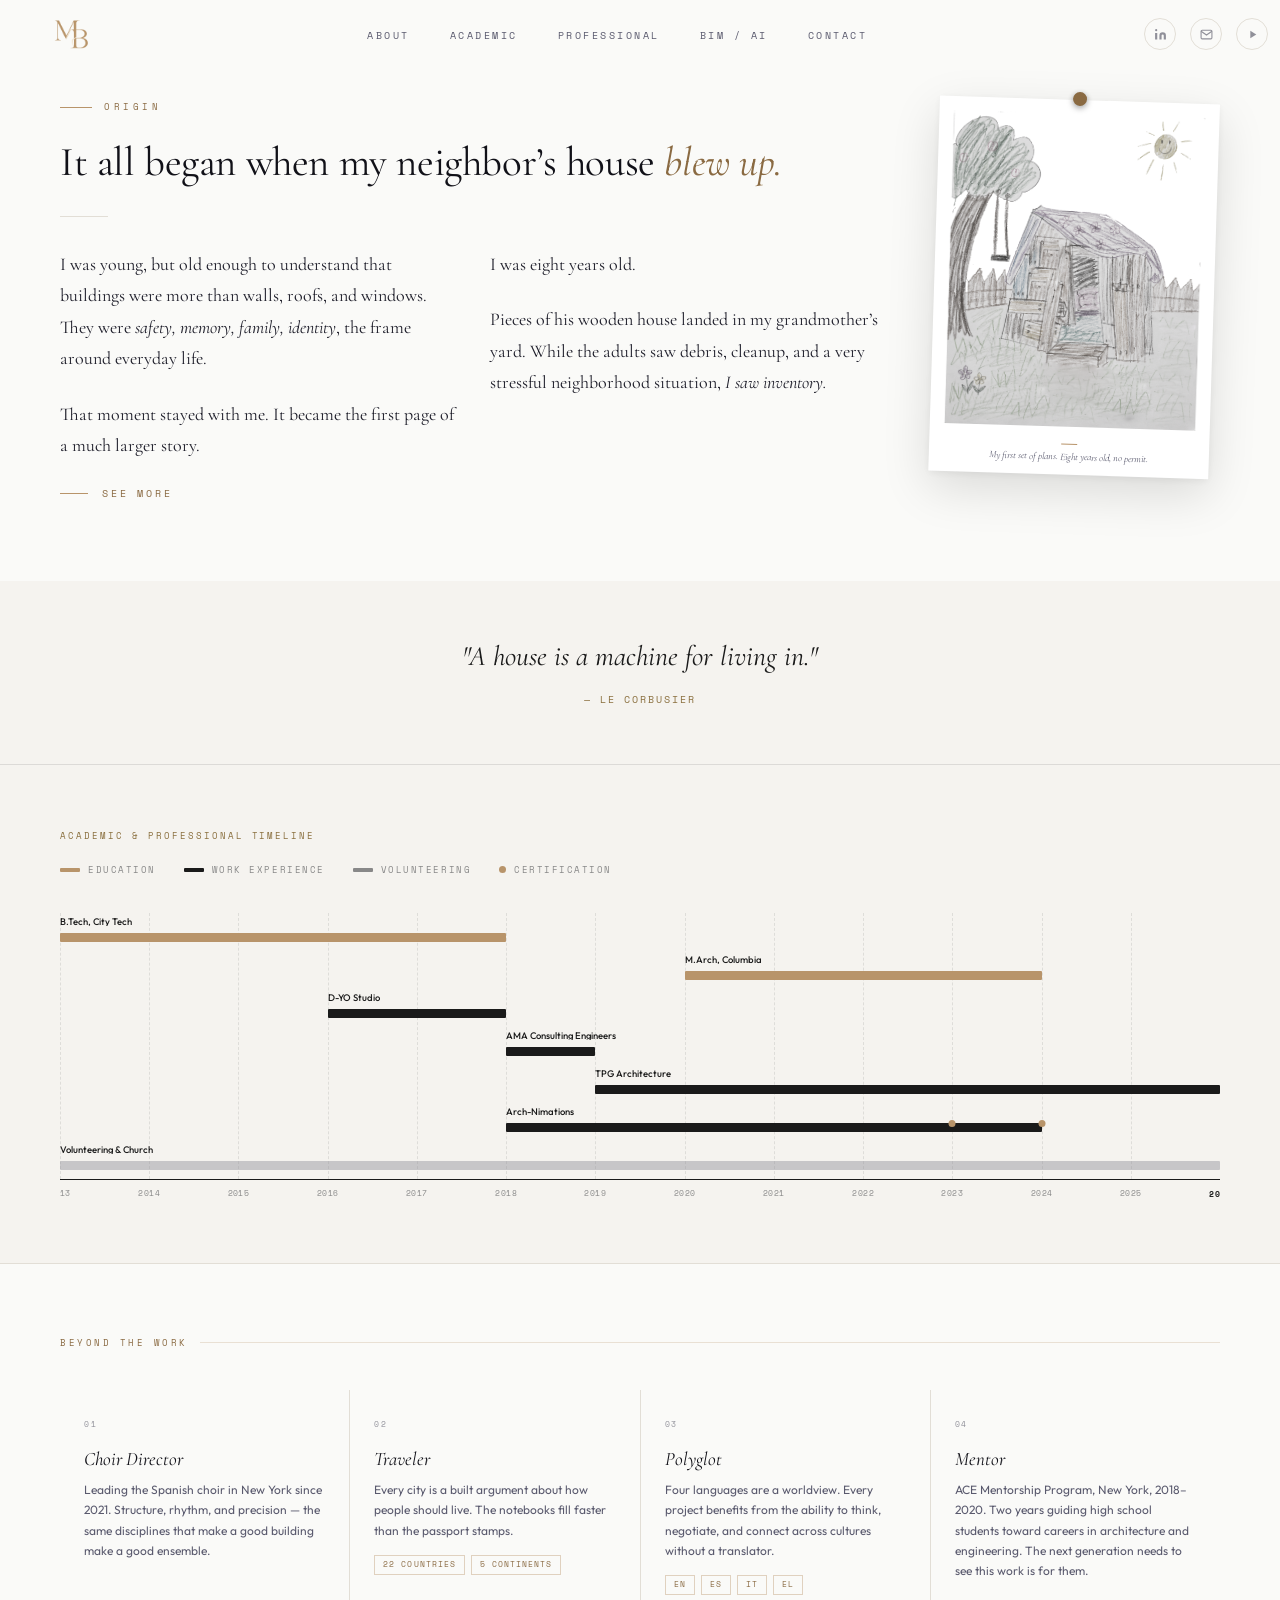
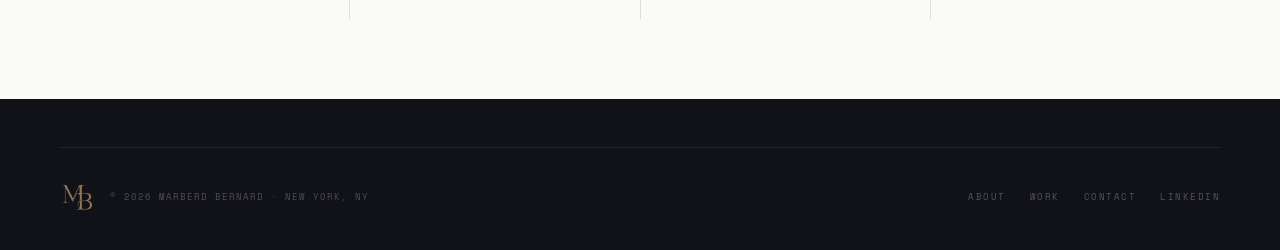
==== commit b4c25381: "Correct Autodesk certification timeline" ====
--- a/about/index.html
+++ b/about/index.html
@@ -1001,9 +1001,8 @@
   ];
 
   var CERTS = [
-    { year: 2019, label: 'Autodesk Certified Professional, Revit Architecture' },
     { year: 2023, label: 'Peri-Urban Water Management Workshop · Ahmedabad, India' },
-    { year: 2024, label: 'Autodesk Recertification + LEED Green Associate' },
+    { year: 2024, label: 'Autodesk Certified Professional, Revit Architecture + LEED Green Associate' },
   ];
 
   function p(yr) { return ((yr - START) / RANGE * 100).toFixed(3) + '%'; }
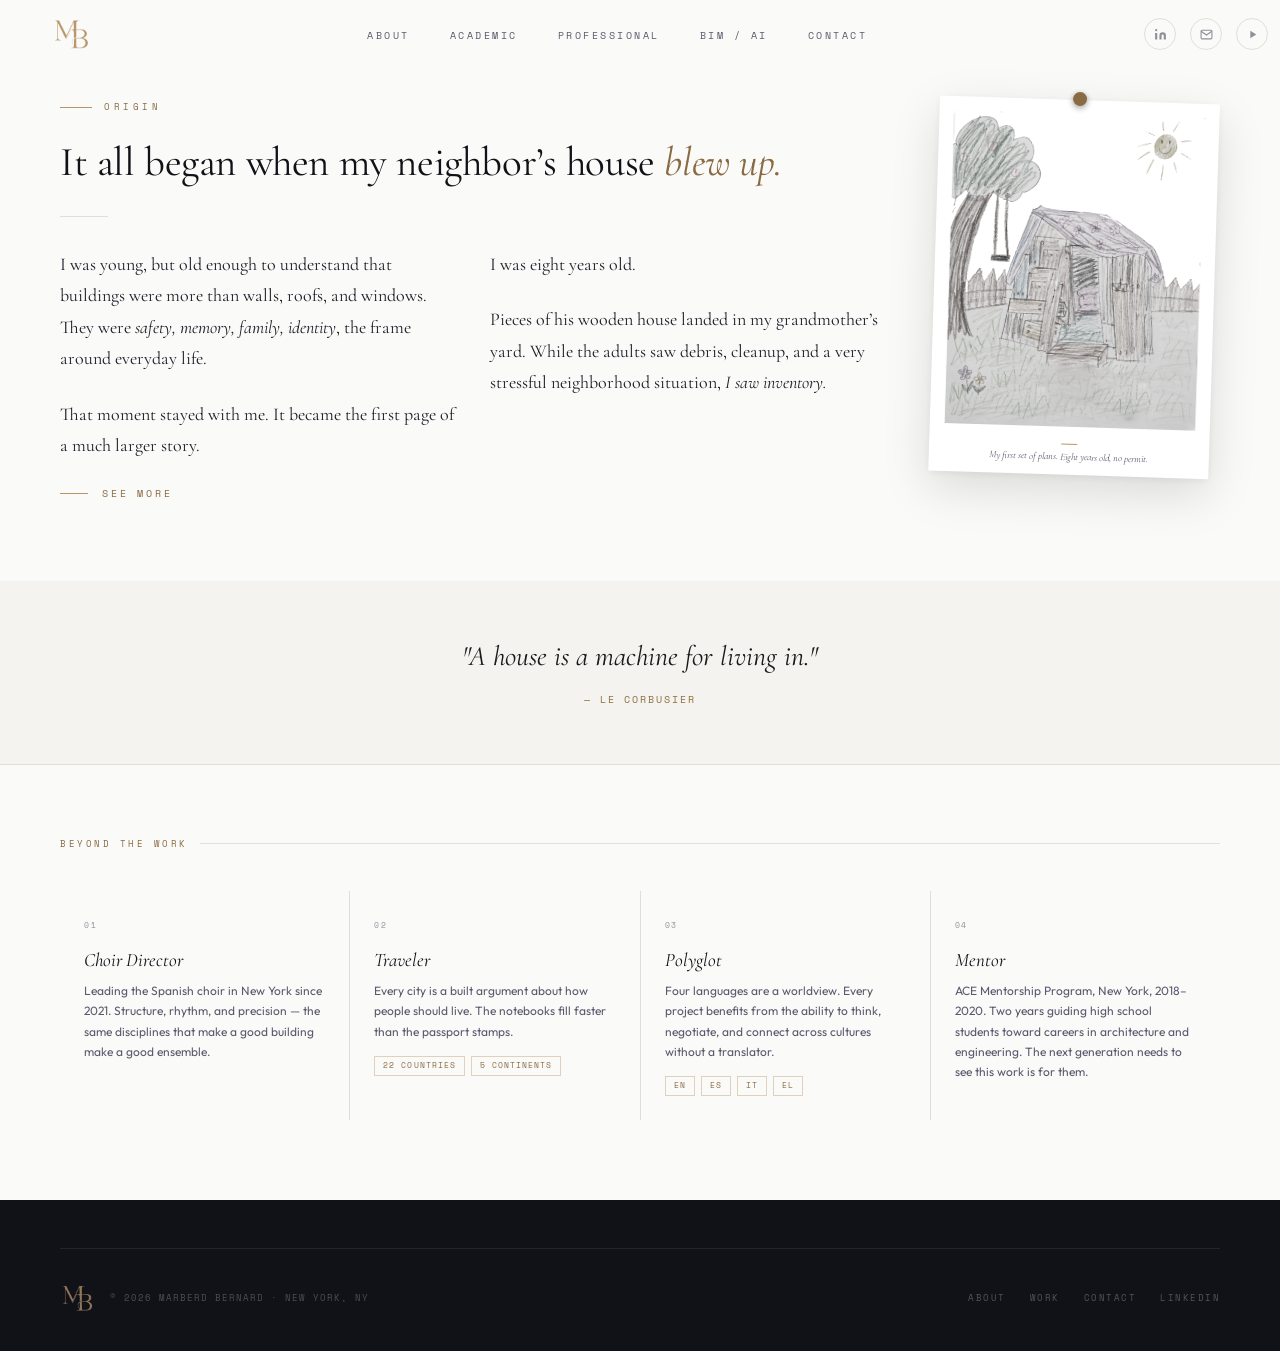
==== commit b84f66f7: "About page: two-column bio when expanded, trim origin story, remove redundant timeline Co-Authored-B" ====
--- a/about/index.html
+++ b/about/index.html
@@ -158,136 +158,6 @@
   font-style: normal;
 }
 
-/* ── TIMELINE ── */
-.ab-col-label {
-  font-family: var(--mono);
-  font-size: 9px;
-  letter-spacing: 0.22em;
-  color: var(--ab-gold);
-  text-transform: uppercase;
-  margin-bottom: 20px;
-}
-.ab-cert-row { padding: 14px 0; border-bottom: 0.5px solid rgba(0,0,0,0.1); }
-.ab-cert-row--last { border-bottom: none; }
-.ab-cert-title { font-family: var(--sans); font-size: 13px; font-weight: 700; color: var(--ab-black); }
-.ab-cert-sub { font-family: var(--sans); font-size: 11px; color: var(--ab-muted); margin-top: 3px; }
-
-.ab-timeline-sec {
-  background: var(--ab-cream);
-  padding: 64px 60px 40px;
-  border-top: 0.5px solid rgba(0,0,0,0.1);
-}
-.ab-tl-inner { max-width: 1200px; margin: 0 auto; }
-
-.ab-tl-legend {
-  display: flex; gap: 28px; flex-wrap: wrap;
-  margin-bottom: 36px;
-}
-.ab-tl-legend-item {
-  display: flex; align-items: center; gap: 8px;
-  font-family: var(--mono); font-size: 8.5px; letter-spacing: 0.18em;
-  color: var(--ab-muted); text-transform: uppercase;
-}
-.ab-tl-legend-pip {
-  width: 20px; height: 4px; border-radius: 1px; flex-shrink: 0;
-}
-.ab-tl-legend-pip--edu  { background: var(--gold); }
-.ab-tl-legend-pip--work { background: var(--ab-black); }
-.ab-tl-legend-pip--vol  { background: var(--ab-muted); }
-.ab-tl-legend-pip--cert { width: 7px; height: 7px; border-radius: 50%; background: var(--gold); }
-
-.ab-tl-chart { overflow: hidden; }
-.ab-tl-chart-inner {
-  width: 100%;
-  position: relative;
-  padding-bottom: 44px;
-}
-.ab-tl-gridlines { position: absolute; inset: 0; bottom: 0; pointer-events: none; z-index: 0; }
-.ab-tl-gridline {
-  position: absolute; top: 0; bottom: 44px;
-  width: 0; border-left: 1px dashed rgba(0,0,0,0.09);
-}
-.ab-tl-rows { position: relative; z-index: 1; }
-.ab-tl-row { position: relative; height: 36px; margin-bottom: 2px; }
-.ab-tl-row-label {
-  position: absolute; top: 4px;
-  font-family: var(--sans); font-size: 9.5px; font-weight: 500;
-  color: var(--ab-black); white-space: nowrap;
-  pointer-events: none; z-index: 2; line-height: 1;
-  max-width: 30%; overflow: hidden; text-overflow: ellipsis;
-}
-.ab-tl-bar {
-  position: absolute; bottom: 7px;
-  height: 9px; border-radius: 1px;
-  cursor: crosshair;
-  width: 0; /* animated to --bar-w */
-  transition: width .85s cubic-bezier(.16,1,.3,1), opacity .2s, transform .2s;
-  transition-delay: var(--bar-delay, 0s);
-}
-.ab-tl-chart-inner.tl-go .ab-tl-bar { width: var(--bar-w); }
-.ab-tl-bar:hover { opacity: .75; transform: scaleY(1.4); transform-origin: bottom; }
-.ab-tl-bar--edu  { background: var(--gold); }
-.ab-tl-bar--work { background: var(--ab-black); }
-.ab-tl-bar--vol  { background: rgba(144,144,153,0.45); }
-
-.ab-tl-cert-mark {
-  position: absolute; bottom: 50px; z-index: 3;
-  width: 7px; height: 7px; border-radius: 50%;
-  background: var(--gold); transform: translateX(-50%);
-  cursor: crosshair;
-  transition: transform .18s;
-}
-.ab-tl-cert-mark:hover { transform: translateX(-50%) scale(1.6); }
-
-.ab-tl-axis {
-  position: absolute; bottom: 0; left: 0; right: 0;
-  height: 44px;
-  border-top: 1.5px solid var(--ab-black);
-}
-.ab-tl-year {
-  position: absolute; top: 8px;
-  font-family: var(--mono); font-size: 7.5px; letter-spacing: 0.06em;
-  color: var(--ab-muted); transform: translateX(-50%);
-  white-space: nowrap;
-}
-.ab-tl-year--now { color: var(--ab-black); font-weight: 700; font-size: 8px; }
-
-.ab-tl-certs { margin-top: 40px; border-top: 0.5px solid rgba(0,0,0,0.08); padding-top: 32px; }
-
-/* Tooltip */
-.ab-tl-tooltip {
-  position: fixed; z-index: 10002;
-  background: var(--ab-black); color: #fff;
-  border: 0.5px solid rgba(184,148,106,0.3);
-  padding: 14px 18px; pointer-events: none;
-  max-width: 290px; opacity: 0;
-  transition: opacity .14s ease;
-  box-shadow: 0 8px 32px rgba(0,0,0,0.22);
-}
-.ab-tl-tooltip.tt-on { opacity: 1; }
-.ab-tt-name {
-  font-family: var(--serif); font-style: italic;
-  font-size: 17px; font-weight: 400; color: #fff;
-  line-height: 1.2; margin-bottom: 6px;
-}
-.ab-tt-role {
-  font-family: var(--sans); font-size: 11px;
-  color: rgba(255,255,255,0.55); margin-bottom: 2px;
-}
-.ab-tt-loc {
-  font-family: var(--sans); font-size: 10.5px;
-  color: rgba(255,255,255,0.4);
-}
-.ab-tt-period {
-  font-family: var(--mono); font-size: 8.5px; letter-spacing: 1.2px;
-  color: var(--gold-lt); margin-top: 10px; text-transform: uppercase;
-}
-
-@media (max-width: 768px) {
-  .ab-timeline-sec { padding: 48px 20px; }
-  .ab-tl-legend { gap: 16px; }
-}
-
 /* ── BEYOND THE WORK ── */
 .ab-beyond {
   background: var(--white);
@@ -628,8 +498,6 @@
   .ab-lede-cols { column-count: 1; }
 
   .ab-quote-band { padding: 40px 20px; }
-
-  .ab-tl-legend { gap: 14px; }
 
   .ab-beyond { padding: 48px 20px 56px; }
   .ab-beyond-grid { grid-template-columns: 1fr 1fr; }
@@ -699,6 +567,7 @@
 
 <!-- ══ SECTION: STORY ══════════════════════════════════ -->
 <section class="ab-story">
+  <h1 style="position:absolute;width:1px;height:1px;padding:0;margin:-1px;overflow:hidden;clip:rect(0,0,0,0);white-space:nowrap;border:0;">About Marberd Bernard — Architectural Designer &amp; VDC Specialist in New York City</h1>
   <div class="ab-story-inner">
     <!-- Left: all text content -->
     <div class="ab-story-text">
@@ -734,6 +603,7 @@
 
       <!-- Expandable continuation -->
       <div class="ab-story-expandable" id="story-expandable" aria-hidden="true">
+        <div class="ab-lede-cols">
         <p class="ab-lede">
           There were boards. There was open space. There was a sheet nearby.
         </p>
@@ -748,21 +618,9 @@
           My neighbor survived, thankfully. His house did not.
         </p>
         <p class="ab-lede">
-          Long before I knew the language of plans, sections, elevations, or structure, I was already doing <em>the thing.</em> I was studying what was available, imagining what it could become, drawing badly, building anyway, and calling the final result intentional.
-        </p>
-
-        <p class="ab-lede">
           That little playhouse was my first project. It had no permit, no budget, no consultant team, and almost certainly no structural logic. But it had a concept, personality, and a roof, technically. It also had the thing I still chase in every project: turning fragments into possibility.
         </p>
-        <p class="ab-lede">
-          Architecture, for me, did not begin as an abstract dream. It began in a yard, with salvaged wood, a sheet, and an eight year old girl learning that space could be made, claimed, imagined, and rebuilt.
-        </p>
-
-        <div class="ab-story-beat">
-          <p>That was the first page.</p>
-          <p>The rest is still being designed.</p>
         </div>
-
         <div class="ab-reader-paths">
           <a href="#ab-education" class="ab-path-link">
             <span class="ab-path-rule"></span>
@@ -798,38 +656,7 @@
 </section>
 
 
-<!-- ══ SECTION 4, TIMELINE ══════════════════════════ --><span id="ab-education" style="display:block;position:relative;top:-80px;visibility:hidden"></span>
-<section class="ab-timeline-sec">
-  <div class="ab-tl-inner">
-
-    <div class="ab-col-label reveal">Academic &amp; Professional Timeline</div>
-
-    <div class="ab-tl-legend reveal">
-      <div class="ab-tl-legend-item"><span class="ab-tl-legend-pip ab-tl-legend-pip--edu"></span>Education</div>
-      <div class="ab-tl-legend-item"><span class="ab-tl-legend-pip ab-tl-legend-pip--work"></span>Work Experience</div>
-      <div class="ab-tl-legend-item"><span class="ab-tl-legend-pip ab-tl-legend-pip--vol"></span>Volunteering</div>
-      <div class="ab-tl-legend-item"><span class="ab-tl-legend-pip ab-tl-legend-pip--cert"></span>Certification</div>
-    </div>
-
-    <div class="ab-tl-chart reveal">
-      <div class="ab-tl-chart-inner" id="ab-tl-chart">
-        <div class="ab-tl-gridlines" id="ab-tl-grid"></div>
-        <div class="ab-tl-rows"      id="ab-tl-rows"></div>
-        <div class="ab-tl-axis"      id="ab-tl-axis"></div>
-      </div>
-    </div>
-
-  </div>
-</section>
-
-<div class="ab-tl-tooltip" id="ab-tt" aria-hidden="true">
-  <div class="ab-tt-name"   id="ab-tt-name"></div>
-  <div class="ab-tt-role"   id="ab-tt-role"></div>
-  <div class="ab-tt-loc"    id="ab-tt-loc"></div>
-  <div class="ab-tt-period" id="ab-tt-period"></div>
-</div>
-
-<!-- ══ SECTION 6, BEYOND THE WORK ══════════════════ --><span id="ab-beyond" style="display:block;position:relative;top:-80px;visibility:hidden"></span>
+<!-- ══ SECTION 6, BEYOND THE WORK ══════════════════ --><span id="ab-education" style="display:block;position:relative;top:-80px;visibility:hidden"></span><span id="ab-beyond" style="display:block;position:relative;top:-80px;visibility:hidden"></span>
 <section class="ab-beyond">
   <div class="ab-beyond-inner">
     <div class="ab-beyond-eyebrow reveal">Beyond the Work</div>
@@ -978,133 +805,5 @@
 })();
 </script>
 
-<script>
-/* ── TIMELINE ─────────────────────────────────────────── */
-(function () {
-  var START = 2013, END = 2026, RANGE = END - START;
-
-  var ENTRIES = [
-    { label: 'B.Tech, City Tech',        type: 'edu',  start: 2013, end: 2018,
-      role: 'Bachelor of Architectural Technology', loc: 'NYC College of Technology · Brooklyn, NY' },
-    { label: 'M.Arch, Columbia',          type: 'edu',  start: 2020, end: 2024,
-      role: 'Master of Architecture', loc: 'Columbia University · New York, NY' },
-    { label: 'D-YO Studio',               type: 'work', start: 2016, end: 2018,
-      role: 'Assistant Designer', loc: 'New York, NY' },
-    { label: 'AMA Consulting Engineers',  type: 'work', start: 2018, end: 2019,
-      role: 'BIM / CAD / MEP Operator', loc: 'New York, NY' },
-    { label: 'TPG Architecture',          type: 'work', start: 2019, end: 2026,
-      role: 'BIM Manager', loc: 'New York, NY' },
-    { label: 'Arch-Nimations',            type: 'work', start: 2018, end: 2024,
-      role: 'Founder & Architectural Designer', loc: 'Independent Practice' },
-    { label: 'Volunteering & Church',     type: 'vol',  start: 2013, end: 2026,
-      role: 'Choir Director & Community Service', loc: 'New York, NY' },
-  ];
-
-  var CERTS = [
-    { year: 2023, label: 'Peri-Urban Water Management Workshop · Ahmedabad, India' },
-    { year: 2024, label: 'Autodesk Certified Professional, Revit Architecture + LEED Green Associate' },
-  ];
-
-  function p(yr) { return ((yr - START) / RANGE * 100).toFixed(3) + '%'; }
-
-  /* Build gridlines */
-  var grid = document.getElementById('ab-tl-grid');
-  if (!grid) return;
-  for (var y = START; y <= END; y++) {
-    var gl = document.createElement('div');
-    gl.className = 'ab-tl-gridline';
-    gl.style.left = p(y);
-    grid.appendChild(gl);
-  }
-
-  /* Build rows */
-  var rowsEl = document.getElementById('ab-tl-rows');
-  ENTRIES.forEach(function (e, i) {
-    var row = document.createElement('div');
-    row.className = 'ab-tl-row';
-
-    var lbl = document.createElement('div');
-    lbl.className = 'ab-tl-row-label';
-    lbl.textContent = e.label;
-    lbl.style.left = p(e.start);
-
-    var barW = ((e.end - e.start) / RANGE * 100).toFixed(3) + '%';
-    var bar  = document.createElement('div');
-    bar.className = 'ab-tl-bar ab-tl-bar--' + e.type;
-    bar.style.left = p(e.start);
-    bar.style.setProperty('--bar-w', barW);
-    bar.style.setProperty('--bar-delay', (i * 0.07) + 's');
-    bar.dataset.name   = e.label;
-    bar.dataset.role   = e.role;
-    bar.dataset.loc    = e.loc;
-    bar.dataset.period = e.start + ' – ' + (e.end >= 2026 ? 'Present' : e.end);
-
-    row.appendChild(lbl);
-    row.appendChild(bar);
-    rowsEl.appendChild(row);
-  });
-
-  /* Cert markers */
-  CERTS.forEach(function (c) {
-    var m = document.createElement('div');
-    m.className = 'ab-tl-cert-mark';
-    m.style.left = p(c.year);
-    m.dataset.name   = c.label;
-    m.dataset.period = String(c.year);
-    rowsEl.appendChild(m);
-  });
-
-  /* Build axis */
-  var axisEl = document.getElementById('ab-tl-axis');
-  for (var yr = START; yr <= END; yr++) {
-    var tick = document.createElement('div');
-    tick.className = 'ab-tl-year' + (yr >= 2026 ? ' ab-tl-year--now' : '');
-    tick.style.left = p(yr);
-    tick.textContent = yr;
-    axisEl.appendChild(tick);
-  }
-
-  /* Scroll-triggered animation */
-  var chart = document.getElementById('ab-tl-chart');
-  var fired = false;
-  var obs = new IntersectionObserver(function (entries) {
-    entries.forEach(function (e) {
-      if (e.isIntersecting && !fired) {
-        fired = true;
-        chart.classList.add('tl-go');
-        obs.disconnect();
-      }
-    });
-  }, { threshold: 0.15 });
-  if (chart) obs.observe(chart);
-
-  /* Tooltip */
-  var tt     = document.getElementById('ab-tt');
-  var ttName = document.getElementById('ab-tt-name');
-  var ttRole = document.getElementById('ab-tt-role');
-  var ttLoc  = document.getElementById('ab-tt-loc');
-  var ttPer  = document.getElementById('ab-tt-period');
-
-  function moveTT(x, y) {
-    var left = x + 18;
-    if (left + 310 > window.innerWidth) left = x - 318;
-    tt.style.left = left + 'px';
-    tt.style.top  = (y - 10) + 'px';
-  }
-
-  document.querySelectorAll('.ab-tl-bar, .ab-tl-cert-mark').forEach(function (el) {
-    el.addEventListener('mouseenter', function (e) {
-      ttName.textContent = el.dataset.name   || '';
-      ttRole.textContent = el.dataset.role   || '';
-      ttLoc.textContent  = el.dataset.loc    || '';
-      ttPer.textContent  = el.dataset.period || '';
-      moveTT(e.clientX, e.clientY);
-      tt.classList.add('tt-on');
-    });
-    el.addEventListener('mousemove',  function (e) { moveTT(e.clientX, e.clientY); });
-    el.addEventListener('mouseleave', function ()  { tt.classList.remove('tt-on'); });
-  });
-}());
-</script>
 </body>
 </html>
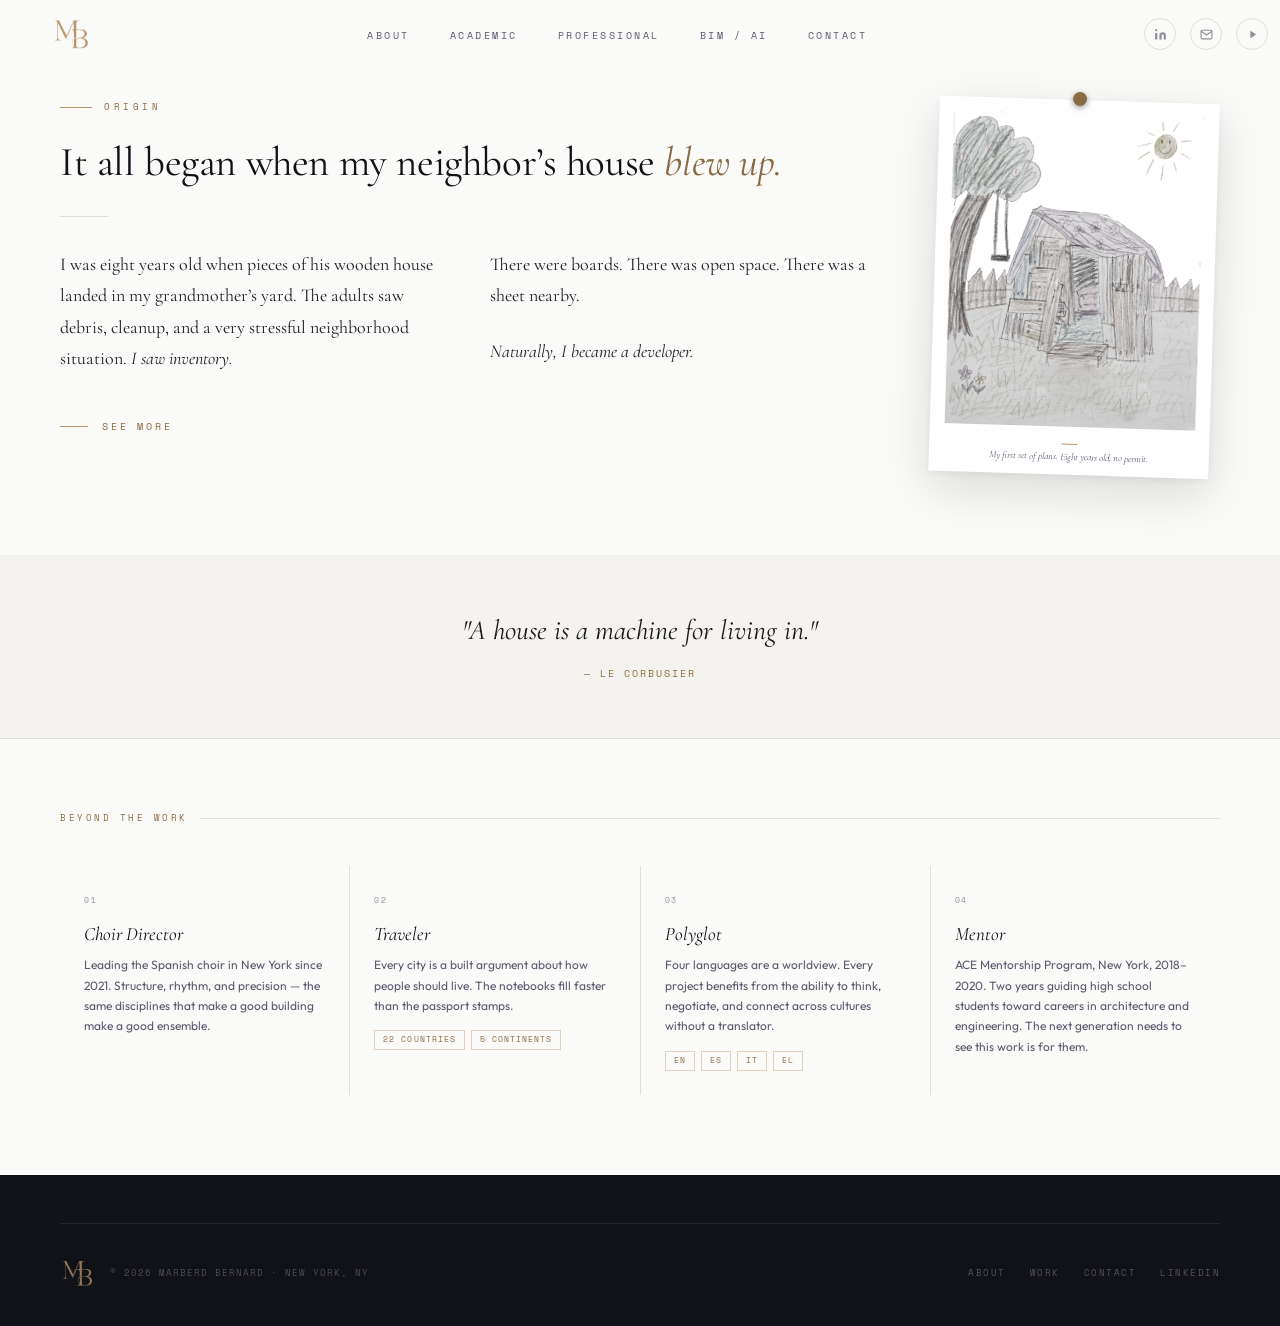
==== commit dcba46cf: "Rework about-page origin story for narrative flow Co-Authored-By: Claude Fable 5 <noreply@anthropic." ====
--- a/about/index.html
+++ b/about/index.html
@@ -582,16 +582,13 @@
       <!-- Always visible preview -->
       <div class="ab-lede-cols">
         <p class="ab-lede reveal">
-          I was young, but old enough to understand that buildings were more than walls, roofs, and windows. They were <em>safety, memory, family, identity</em>, the frame around everyday life.
+          I was eight years old when pieces of his wooden house landed in my grandmother&rsquo;s yard. The adults saw debris, cleanup, and a very stressful neighborhood situation. <em>I saw inventory.</em>
         </p>
         <p class="ab-lede reveal">
-          That moment stayed with me. It became the first page of a much larger story.
+          There were boards. There was open space. There was a sheet nearby.
         </p>
         <p class="ab-lede reveal">
-          I was eight years old.
-        </p>
-        <p class="ab-lede reveal">
-          Pieces of his wooden house landed in my grandmother&rsquo;s yard. While the adults saw debris, cleanup, and a very stressful neighborhood situation, <em>I saw inventory.</em>
+          <em>Naturally, I became a developer.</em>
         </p>
       </div>
 
@@ -605,20 +602,16 @@
       <div class="ab-story-expandable" id="story-expandable" aria-hidden="true">
         <div class="ab-lede-cols">
         <p class="ab-lede">
-          There were boards. There was open space. There was a sheet nearby.
-        </p>
-        <p class="ab-lede">
-          <em>Naturally, I became a developer.</em>
-        </p>
-        <p class="ab-lede">
           I gathered the wood, claimed a corner of the yard, leaned boards where they seemed to belong, threw a sheet over the top, and sketched the whole thing with the confidence of someone who had absolutely no idea what she was doing.
         </p>
-
         <p class="ab-lede">
           My neighbor survived, thankfully. His house did not.
         </p>
         <p class="ab-lede">
-          That little playhouse was my first project. It had no permit, no budget, no consultant team, and almost certainly no structural logic. But it had a concept, personality, and a roof, technically. It also had the thing I still chase in every project: turning fragments into possibility.
+          That little playhouse was my first project. It had no permit, no budget, no consultant team, and almost certainly no structural logic. But it had a concept, personality, and, technically, a roof. It also had the thing I still chase in every project: <em>turning fragments into possibility.</em>
+        </p>
+        <p class="ab-lede">
+          Because even then, I understood that buildings were more than walls, roofs, and windows. They were <em>safety, memory, family, identity</em> &mdash; the frame around everyday life. That moment became the first page of a much larger story.
         </p>
         </div>
         <div class="ab-reader-paths">
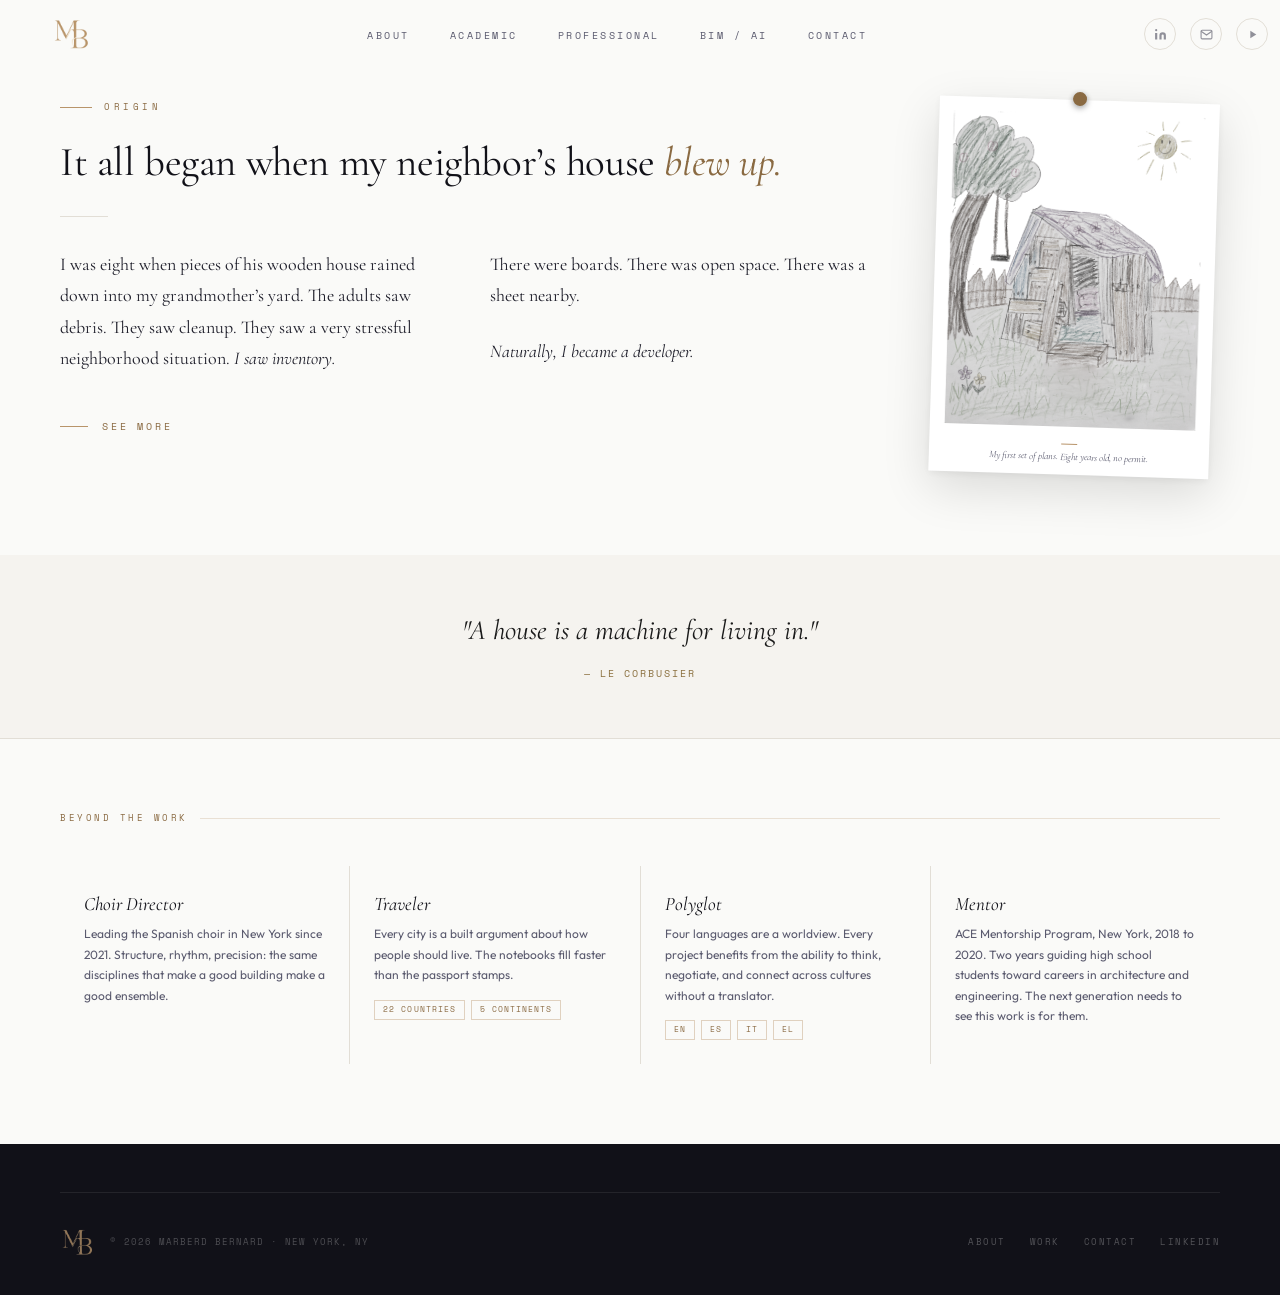
==== commit 89b9a8fa: "Tighten story rhythm; remove card numbering and dashes in Beyond the Work Co-Authored-By: Claude Fab" ====
--- a/about/index.html
+++ b/about/index.html
@@ -197,13 +197,6 @@
   transition: background .2s;
 }
 .ab-card:hover::before { background: var(--gold); }
-.ab-card-index {
-  font-family: var(--mono);
-  font-size: 8px;
-  letter-spacing: 0.2em;
-  color: var(--muted);
-  margin-bottom: 18px;
-}
 .ab-card-title {
   font-family: var(--serif);
   font-size: 19px;
@@ -582,7 +575,7 @@
       <!-- Always visible preview -->
       <div class="ab-lede-cols">
         <p class="ab-lede reveal">
-          I was eight years old when pieces of his wooden house landed in my grandmother&rsquo;s yard. The adults saw debris, cleanup, and a very stressful neighborhood situation. <em>I saw inventory.</em>
+          I was eight when pieces of his wooden house rained down into my grandmother&rsquo;s yard. The adults saw debris. They saw cleanup. They saw a very stressful neighborhood situation. <em>I saw inventory.</em>
         </p>
         <p class="ab-lede reveal">
           There were boards. There was open space. There was a sheet nearby.
@@ -602,16 +595,16 @@
       <div class="ab-story-expandable" id="story-expandable" aria-hidden="true">
         <div class="ab-lede-cols">
         <p class="ab-lede">
-          I gathered the wood, claimed a corner of the yard, leaned boards where they seemed to belong, threw a sheet over the top, and sketched the whole thing with the confidence of someone who had absolutely no idea what she was doing.
+          I gathered the wood and claimed a corner of the yard. I leaned boards where they seemed to belong, threw a sheet over the top, and sketched the whole thing with the confidence of someone who had absolutely no idea what she was doing.
         </p>
         <p class="ab-lede">
           My neighbor survived, thankfully. His house did not.
         </p>
         <p class="ab-lede">
-          That little playhouse was my first project. It had no permit, no budget, no consultant team, and almost certainly no structural logic. But it had a concept, personality, and, technically, a roof. It also had the thing I still chase in every project: <em>turning fragments into possibility.</em>
+          That little playhouse was my first project. No permit, no budget, no consultant team, and almost certainly no structural logic. But it had a concept. It had personality. It had, technically, a roof. And it had the thing I still chase in every project: <em>turning fragments into possibility.</em>
         </p>
         <p class="ab-lede">
-          Because even then, I understood that buildings were more than walls, roofs, and windows. They were <em>safety, memory, family, identity</em> &mdash; the frame around everyday life. That moment became the first page of a much larger story.
+          Because even then I knew that buildings were more than walls, roofs, and windows. They were <em>safety, memory, family, identity</em>, the quiet frame around everyday life. That afternoon in the yard became the first page of a much larger story.
         </p>
         </div>
         <div class="ab-reader-paths">
@@ -657,14 +650,12 @@
 
       <!-- CARD 1: Choir Director -->
       <div class="ab-card reveal">
-        <div class="ab-card-index">01</div>
         <div class="ab-card-title">Choir Director</div>
-        <p class="ab-card-text">Leading the Spanish choir in New York since 2021. Structure, rhythm, and precision — the same disciplines that make a good building make a good ensemble.</p>
+        <p class="ab-card-text">Leading the Spanish choir in New York since 2021. Structure, rhythm, precision: the same disciplines that make a good building make a good ensemble.</p>
       </div>
 
       <!-- CARD 2: Traveler -->
       <div class="ab-card reveal">
-        <div class="ab-card-index">02</div>
         <div class="ab-card-title">Traveler</div>
         <p class="ab-card-text">Every city is a built argument about how people should live. The notebooks fill faster than the passport stamps.</p>
         <div class="ab-lang-pills">
@@ -675,7 +666,6 @@
 
       <!-- CARD 3: Polyglot -->
       <div class="ab-card reveal">
-        <div class="ab-card-index">03</div>
         <div class="ab-card-title">Polyglot</div>
         <p class="ab-card-text">Four languages are a worldview. Every project benefits from the ability to think, negotiate, and connect across cultures without a translator.</p>
         <div class="ab-lang-pills">
@@ -688,9 +678,8 @@
 
       <!-- CARD 4: Mentor -->
       <div class="ab-card reveal">
-        <div class="ab-card-index">04</div>
         <div class="ab-card-title">Mentor</div>
-        <p class="ab-card-text">ACE Mentorship Program, New York, 2018–2020. Two years guiding high school students toward careers in architecture and engineering. The next generation needs to see this work is for them.</p>
+        <p class="ab-card-text">ACE Mentorship Program, New York, 2018 to 2020. Two years guiding high school students toward careers in architecture and engineering. The next generation needs to see this work is for them.</p>
       </div>
 
     </div>
